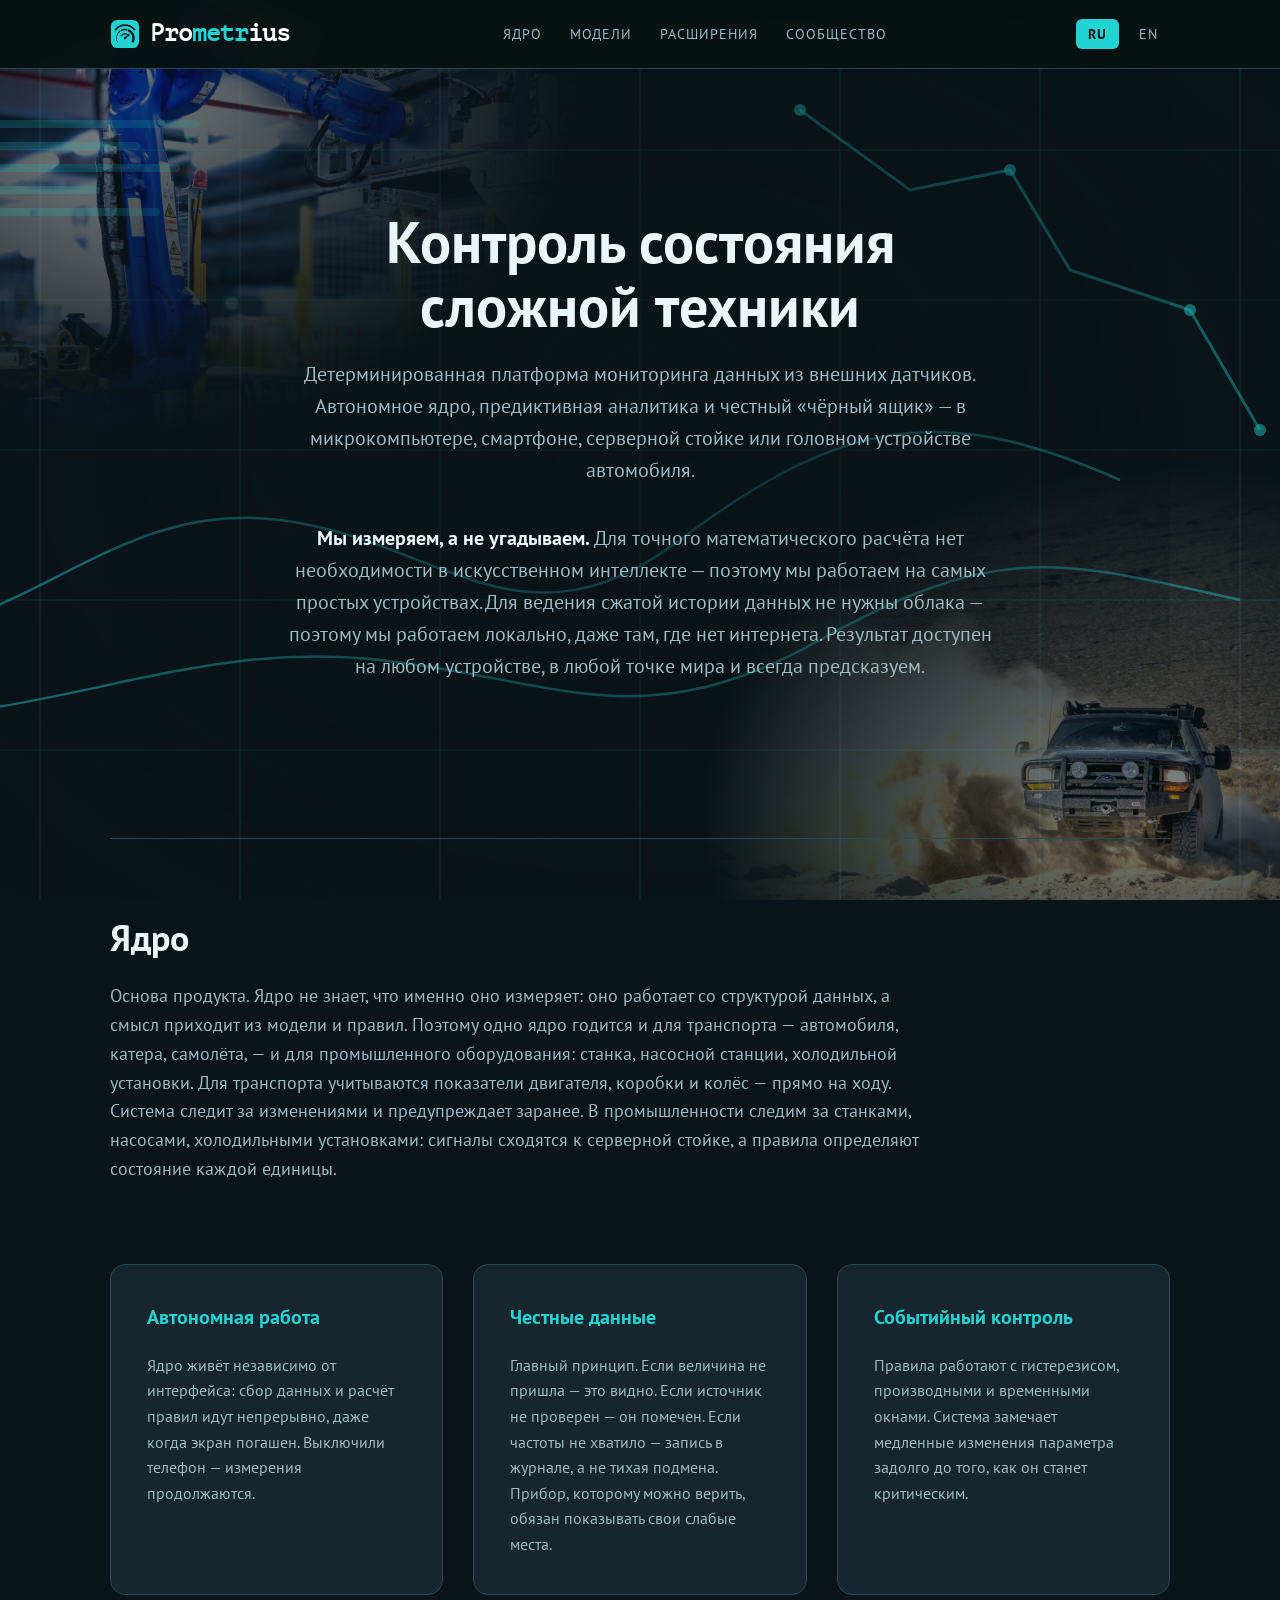
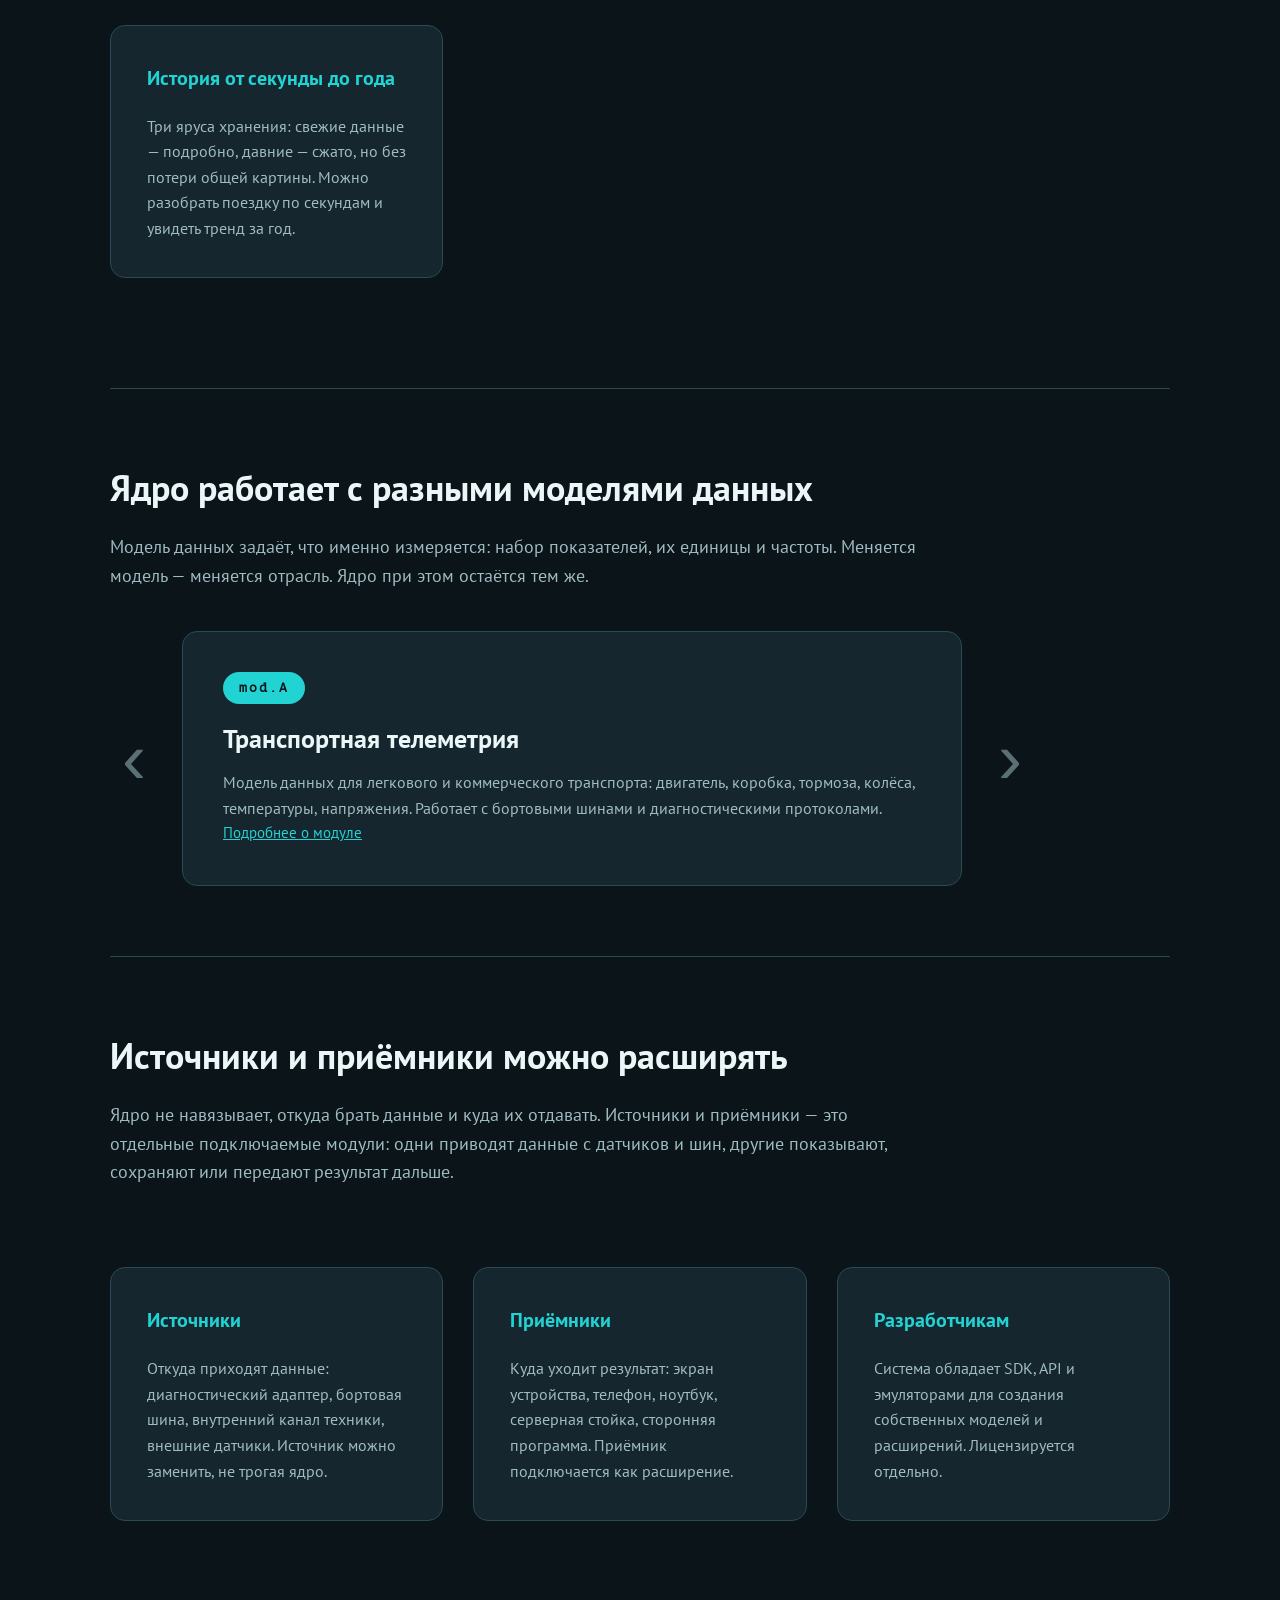
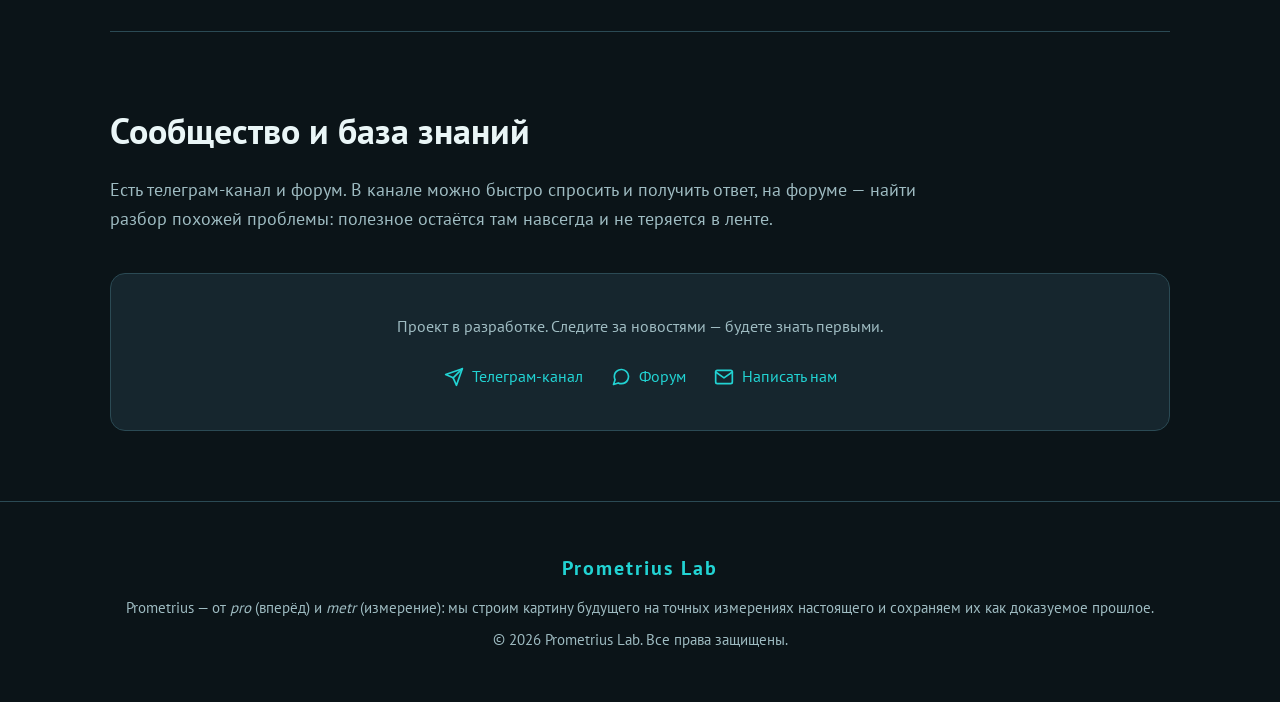
==== index.html @ 344a9feb "prometrius.com: первый коммит Лендинг Prometrius: русская и английская версии, шрифты PT (Sans и Mon" ====
<!DOCTYPE html>
<html lang="ru">
<head>
    <meta charset="UTF-8">
    <meta name="viewport" content="width=device-width, initial-scale=1.0">

    <title>Prometrius — контроль состояния сложной техники. Предиктивный мониторинг и телеметрия</title>
    <meta name="description" content="Prometrius — детерминированная платформа мониторинга данных из внешних датчиков. Автономное ядро, предиктивная аналитика и честный «чёрный ящик» в микрокомпьютере, смартфоне, серверной стойке или головном устройстве автомобиля. Работает локально — интернет не нужен.">
    <meta name="keywords" content="предиктивный мониторинг, телеметрия, диагностика техники, предсказание поломок, мониторинг автомобиля, черный ящик, автономный мониторинг, Prometrius, Прометриус">
    <meta name="robots" content="index, follow">
    <meta name="author" content="Prometrius Lab">
    <link rel="canonical" href="https://prometrius.com/">

    <link rel="alternate" hreflang="ru" href="https://prometrius.com/">
    <link rel="alternate" hreflang="en" href="https://prometrius.com/en/">
    <link rel="alternate" hreflang="x-default" href="https://prometrius.com/en/">

    <!-- Соцсети -->
    <meta property="og:type" content="website">
    <meta property="og:site_name" content="Prometrius">
    <meta property="og:title" content="Prometrius — контроль состояния сложной техники">
    <meta property="og:description" content="Детерминированная платформа мониторинга: автономное ядро, предиктивная аналитика, честный «чёрный ящик». Работает локально — интернет не нужен.">
    <meta property="og:url" content="https://prometrius.com/">
    <meta property="og:image" content="https://prometrius.com/preview.jpg">
    <meta property="og:locale" content="ru_RU">
    <meta property="og:locale:alternate" content="en_US">
    <meta name="twitter:card" content="summary_large_image">

    <link rel="icon" href="ic_favicon.svg" type="image/svg+xml">
    <link rel="icon" href="favicon.ico" sizes="any">
    <link rel="apple-touch-icon" href="apple-touch-icon.png">
    <link rel="stylesheet" href="styles.css">

    <script type="application/ld+json">
    {
      "@context": "https://schema.org",
      "@type": "SoftwareApplication",
      "name": "Prometrius",
      "alternateName": "Прометриус",
      "applicationCategory": "BusinessApplication",
      "applicationSubCategory": "Предиктивный мониторинг и телеметрия",
      "operatingSystem": "Android, Linux, Windows",
      "description": "Детерминированная платформа мониторинга данных из внешних датчиков: автономное ядро, предиктивная аналитика и честный чёрный ящик. Работает локально — интернет не нужен.",
      "publisher": {
        "@type": "Organization",
        "name": "Prometrius Lab",
        "url": "https://prometrius.com/"
      }
    }
    </script>
</head>
<body>

<!-- Неподвижный фон: станки слева вверху, джип справа внизу, поверх — графики,
     маршрут на карте и табличные данные. Текст едет по нему, фон стоит -->
<div class="bg" aria-hidden="true">
    <div class="bg-photo bg-machines"></div>
    <div class="bg-photo bg-jeep"></div>

    <svg class="bg-scheme" viewBox="0 0 1600 900" preserveAspectRatio="xMidYMid slice">
        <g stroke="#22d3d3" stroke-width="1" opacity="0.18">
            <path d="M0 150H1600M0 300H1600M0 450H1600M0 600H1600M0 750H1600"/>
            <path d="M200 0V900M400 0V900M600 0V900M800 0V900M1000 0V900M1200 0V900M1400 0V900"/>
        </g>

        <g fill="none" stroke="#22d3d3" stroke-width="2.5" opacity="0.5">
            <path d="M40 640C200 620 280 500 440 520S680 660 840 540S1100 400 1280 480"/>
            <path d="M40 720C240 710 360 640 540 660S800 740 980 640S1220 560 1400 600"/>
        </g>

        <g fill="none" stroke="#22d3d3" stroke-width="3" opacity="0.45">
            <path d="M960 110L1070 190L1170 170L1230 270L1350 310L1420 430"/>
        </g>
        <g fill="#22d3d3" opacity="0.55">
            <circle cx="960" cy="110" r="6"/>
            <circle cx="1170" cy="170" r="6"/>
            <circle cx="1350" cy="310" r="6"/>
            <circle cx="1420" cy="430" r="6"/>
        </g>

        <g fill="#22d3d3" opacity="0.22">
            <rect x="60" y="120" width="300" height="8" rx="4"/>
            <rect x="60" y="142" width="240" height="8" rx="4"/>
            <rect x="60" y="164" width="280" height="8" rx="4"/>
            <rect x="60" y="186" width="200" height="8" rx="4"/>
            <rect x="60" y="208" width="260" height="8" rx="4"/>
        </g>
    </svg>

    <div class="bg-veil"></div>
</div>

<header>
    <div class="header-container">
        <a class="logo" href="./">
            <img class="logo-mark" src="ic_logo.svg" alt="" width="30" height="30">
            <span class="logo-text">Pro<span>metr</span>ius</span>
        </a>
        <nav>
            <a href="#core">Ядро</a>
            <a href="#models">Модели</a>
            <a href="#extensions">Расширения</a>
            <a href="#community">Сообщество</a>
        </nav>
        <div class="lang">
            <span class="active">RU</span>
            <a href="en/">EN</a>
        </div>
    </div>
</header>

<main class="container">

    <section class="hero">
        <h1>Контроль состояния<br>сложной техники</h1>
        <p>Детерминированная платформа мониторинга данных из внешних датчиков. Автономное ядро,
           предиктивная аналитика и честный «чёрный ящик» — в микрокомпьютере, смартфоне,
           серверной стойке или головном устройстве автомобиля.</p>
        <p class="hero-continuation">
            <strong>Мы измеряем, а не угадываем.</strong> Для точного математического расчёта нет
            необходимости в искусственном интеллекте — поэтому мы работаем на самых простых устройствах.
            Для ведения сжатой истории данных не нужны облака — поэтому мы работаем локально, даже там,
            где нет интернета. Результат доступен на любом устройстве, в любой точке мира и всегда
            предсказуем.
        </p>
    </section>

    <section id="core" class="section">
        <h2>Ядро</h2>
        <p class="lead">
            Основа продукта. Ядро не знает, что именно оно измеряет: оно работает со структурой данных,
            а смысл приходит из модели и правил. Поэтому одно ядро годится и для транспорта — автомобиля,
            катера, самолёта, — и для промышленного оборудования: станка, насосной станции,
            холодильной установки. Для транспорта учитываются показатели двигателя, коробки и колёс —
            прямо на ходу. Система следит за изменениями и предупреждает заранее. В промышленности следим
            за станками, насосами, холодильными установками: сигналы сходятся к серверной стойке,
            а правила определяют состояние каждой единицы.
        </p>

        <div class="features">
            <article class="feature-card">
                <h3>Автономная работа</h3>
                <p>Ядро живёт независимо от интерфейса: сбор данных и расчёт правил идут непрерывно,
                   даже когда экран погашен. Выключили телефон — измерения продолжаются.</p>
            </article>

            <article class="feature-card">
                <h3>Честные данные</h3>
                <p>Главный принцип. Если величина не пришла — это видно. Если источник не проверен —
                   он помечен. Если частоты не хватило — запись в журнале, а не тихая подмена.
                   Прибор, которому можно верить, обязан показывать свои слабые места.</p>
            </article>

            <article class="feature-card">
                <h3>Событийный контроль</h3>
                <p>Правила работают с гистерезисом, производными и временными окнами. Система замечает
                   медленные изменения параметра задолго до того, как он станет критическим.</p>
            </article>

            <article class="feature-card">
                <h3>История от секунды до года</h3>
                <p>Три яруса хранения: свежие данные — подробно, давние — сжато, но без потери общей
                   картины. Можно разобрать поездку по секундам и увидеть тренд за год.</p>
            </article>
        </div>
    </section>

    <section id="models" class="section">
        <h2>Ядро работает с разными моделями данных</h2>
        <p class="lead">
            Модель данных задаёт, что именно измеряется: набор показателей, их единицы и частоты.
            Меняется модель — меняется отрасль. Ядро при этом остаётся тем же.
        </p>

        <div class="mod-slider">
            <button class="scroll-arrow" type="button" aria-label="Предыдущие модули" disabled>&#8249;</button>

            <div class="mod-card">
                <div class="badge">mod.A</div>
                <h3>Транспортная телеметрия</h3>
                <p>Модель данных для легкового и коммерческого транспорта: двигатель, коробка, тормоза,
                   колёса, температуры, напряжения. Работает с бортовыми шинами и диагностическими
                   протоколами.</p>
                <p class="note"><a href="mod-a/">Подробнее о модуле</a></p>
            </div>

            <button class="scroll-arrow" type="button" aria-label="Следующие модули" disabled>&#8250;</button>
        </div>
    </section>

    <section id="extensions" class="section">
        <h2>Источники и приёмники можно расширять</h2>
        <p class="lead">
            Ядро не навязывает, откуда брать данные и куда их отдавать. Источники и приёмники —
            это отдельные подключаемые модули: одни приводят данные с датчиков и шин, другие
            показывают, сохраняют или передают результат дальше.
        </p>

        <div class="features">
            <article class="feature-card">
                <h3>Источники</h3>
                <p>Откуда приходят данные: диагностический адаптер, бортовая шина, внутренний канал
                   техники, внешние датчики. Источник можно заменить, не трогая ядро.</p>
            </article>

            <article class="feature-card">
                <h3>Приёмники</h3>
                <p>Куда уходит результат: экран устройства, телефон, ноутбук, серверная стойка,
                   сторонняя программа. Приёмник подключается как расширение.</p>
            </article>

            <article class="feature-card">
                <h3>Разработчикам</h3>
                <p>Система обладает SDK, API и эмуляторами для создания собственных моделей
                   и расширений. Лицензируется отдельно.</p>
            </article>
        </div>

    </section>

    <section id="community" class="section">
        <h2>Сообщество и база знаний</h2>
        <p class="lead">
            Есть телеграм-канал и форум. В канале можно быстро спросить и получить ответ,
            на форуме — найти разбор похожей проблемы: полезное остаётся там навсегда
            и не теряется в ленте.
        </p>

        <div class="cta">
            <p>Проект в разработке. Следите за новостями — будете знать первыми.</p>
            <div class="contact-links">
                <a href="https://t.me/prometrius" rel="noopener">
                    <svg viewBox="0 0 24 24" fill="none" stroke="currentColor" stroke-width="2" stroke-linecap="round" stroke-linejoin="round" aria-hidden="true"><line x1="22" y1="2" x2="11" y2="13"/><polygon points="22 2 15 22 11 13 2 9 22 2"/></svg>
                    Телеграм-канал
                </a>
                <a href="https://prometrius.com/forum">
                    <svg viewBox="0 0 24 24" fill="none" stroke="currentColor" stroke-width="2" stroke-linecap="round" stroke-linejoin="round" aria-hidden="true"><path d="M21 11.5a8.38 8.38 0 0 1-.9 3.8 8.5 8.5 0 0 1-7.6 4.7 8.38 8.38 0 0 1-3.8-.9L3 21l1.9-5.7a8.38 8.38 0 0 1-.9-3.8 8.5 8.5 0 0 1 4.7-7.6 8.38 8.38 0 0 1 3.8-.9h.5a8.48 8.48 0 0 1 8 8v.5z"/></svg>
                    Форум
                </a>
                <a href="mailto:info@prometrius.com">
                    <svg viewBox="0 0 24 24" fill="none" stroke="currentColor" stroke-width="2" stroke-linecap="round" stroke-linejoin="round" aria-hidden="true"><rect x="2" y="4" width="20" height="16" rx="2"/><polyline points="22,6 12,13 2,6"/></svg>
                    Написать нам
                </a>
            </div>
        </div>
    </section>

</main>

<footer>
    <div class="container">
        <div class="studio-brand">Prometrius Lab</div>
        <div>Prometrius — от <em>pro</em> (вперёд) и <em>metr</em> (измерение): мы строим картину будущего
             на точных измерениях настоящего и сохраняем их как доказуемое прошлое.</div>
        <div class="note">© 2026 Prometrius Lab. Все права защищены.</div>
    </div>
</footer>

</body>
</html>
---- styles.css ----
/* ---------- Шрифты PT (ParaType) ----------
   Забраны только кириллица и латиница: остальные наборы символов
   удвоили бы вес, а нам они не нужны.
   font-display: swap — текст виден сразу, шрифт подменяется по загрузке */
@font-face {
    font-family: 'PT Sans';
    src: url('fonts/pt-sans-v18-cyrillic_cyrillic-ext_latin-regular.woff2') format('woff2');
    font-weight: 400;
    font-style: normal;
    font-display: swap;
}

@font-face {
    font-family: 'PT Sans';
    src: url('fonts/pt-sans-v18-cyrillic_cyrillic-ext_latin-700.woff2') format('woff2');
    font-weight: 700;
    font-style: normal;
    font-display: swap;
}

@font-face {
    font-family: 'PT Mono';
    src: url('fonts/pt-mono-v14-cyrillic_cyrillic-ext_latin-regular.woff2') format('woff2');
    font-weight: 400;
    font-style: normal;
    font-display: swap;
}

:root {
    --bg-dark: #0b1418;
    --bg-card: #16262e;
    --accent-teal: #22d3d3;
    --accent-glow: rgba(34, 211, 211, 0.3);
    --text-main: #eaf6f7;
    --text-dim: #9fbcc2;
    --critical: #ff5c5c;
    --line: #2b4a54;
}

* { box-sizing: border-box; }

html { scroll-behavior: smooth; }

body {
    background-color: var(--bg-dark);
    color: var(--text-main);
    font-family: 'PT Sans', 'Segoe UI', Roboto, sans-serif;
    line-height: 1.6;
    margin: 0;
    padding: 0;
}

.container {
    max-width: 1100px;
    margin: 0 auto;
    padding: 0 20px;
}

a { color: var(--accent-teal); }

/* ---------- Шапка ---------- */
header {
    position: fixed;
    top: 0;
    left: 0;
    width: 100%;
    background: rgba(8, 18, 18, 0.95);
    backdrop-filter: blur(10px);
    z-index: 1000;
    padding: 15px 0;
    border-bottom: 1px solid var(--line);
}

.header-container {
    max-width: 1100px;
    margin: 0 auto;
    padding: 0 20px;
    display: flex;
    justify-content: space-between;
    align-items: center;
    flex-wrap: wrap;
    gap: 10px;
}

.logo {
    display: inline-flex;
    align-items: center;
    gap: 10px;
    font-size: 24px;
    font-weight: bold;
    letter-spacing: 2px;
    color: #fff;
    text-decoration: none;
}

.logo-mark {
    width: 30px;
    height: 30px;
    flex: none;
}

/* Надпись имени — моноширинным: сразу читается как техническая,
   а лишний межбуквенный отступ не нужен, в моно он уже есть */
.logo-text {
    font-family: 'PT Mono', 'PT Sans', monospace;
    letter-spacing: 0;
}

/* Подсветка корня имени: только внутри текста, не трогая обёртку */
.logo-text span { color: var(--accent-teal); }

nav a {
    color: var(--text-dim);
    text-decoration: none;
    margin-left: 24px;
    font-size: 14px;
    text-transform: uppercase;
    letter-spacing: 1px;
    transition: 0.3s;
}

nav a:hover { color: var(--accent-teal); }

/* ---------- Переключатель языка ---------- */
.lang {
    display: flex;
    align-items: center;
    gap: 8px;
    font-size: 14px;
    letter-spacing: 1px;
}

.lang a,
.lang .active {
    text-decoration: none;
    padding: 4px 12px;
    border-radius: 6px;
    transition: 0.3s;
}

.lang a { color: var(--text-dim); }
.lang a:hover { color: var(--accent-teal); }

.lang .active {
    background: var(--accent-teal);
    color: var(--bg-dark);
    font-weight: bold;
}

/* ---------- Общий неподвижный фон ---------- */
.bg {
    position: fixed;
    inset: 0;
    z-index: -1;
    overflow: hidden;
    pointer-events: none;
}

.bg-photo {
    position: absolute;
    background-size: cover;
    background-position: center;
    opacity: 1;
    filter: brightness(1.15) saturate(1.05);
    z-index: 0;
}

/* Станки — слева вверху, растворяются вниз и вправо */
.bg-machines {
    top: -6%;
    left: -6%;
    width: 68%;
    height: 72%;
    background-image: url('bg-machines.jpg');
    -webkit-mask-image: radial-gradient(ellipse 72% 72% at 22% 22%, #000 0%, transparent 74%);
    mask-image: radial-gradient(ellipse 72% 72% at 22% 22%, #000 0%, transparent 74%);
}

/* Джип — справа внизу */
.bg-jeep {
    bottom: -6%;
    right: -6%;
    width: 68%;
    height: 72%;
    background-image: url('bg-jeep.jpg');
    -webkit-mask-image: radial-gradient(ellipse 72% 72% at 78% 78%, #000 0%, transparent 74%);
    mask-image: radial-gradient(ellipse 72% 72% at 78% 78%, #000 0%, transparent 74%);
}

/* Схема: графики, маршрут, таблицы. Лежит ВЫШЕ затенения,
   иначе оно гасит и её */
.bg-scheme {
    position: absolute;
    inset: 0;
    width: 100%;
    height: 100%;
    opacity: 0.85;
    z-index: 2;
}

/* Затемнение поверх фотографий — чтобы текст читался */
.bg-veil {
    position: absolute;
    inset: 0;
    z-index: 1;
    background: radial-gradient(ellipse at center,
        rgba(11, 20, 24, 0.16) 0%, rgba(11, 20, 24, 0.6) 100%);
}

/* ---------- Первый экран ---------- */
.hero {
    padding: 190px 0 120px;
    text-align: center;
    position: relative;
    background: radial-gradient(ellipse 72% 62% at 50% 45%,
        rgba(11, 20, 24, 0.72) 0%, rgba(11, 20, 24, 0.25) 68%, transparent 100%);
    overflow: hidden;
}

.hero h1 {
    font-size: 58px;
    margin: 20px 0;
    line-height: 1.1;
    position: relative;
    z-index: 2;
}

.hero p {
    font-size: 20px;
    color: var(--text-dim);
    max-width: 720px;
    margin: 0 auto 36px;
    position: relative;
    z-index: 2;
}

.badge {
    display: inline-block;
    background: var(--accent-teal);
    color: var(--bg-dark);
    font-family: 'PT Mono', monospace;
    font-size: 13px;
    font-weight: bold;
    letter-spacing: 2px;
    padding: 6px 16px;
    border-radius: 20px;
    position: relative;
    z-index: 2;
}

.hero-actions {
    display: flex;
    gap: 16px;
    justify-content: center;
    flex-wrap: wrap;
    position: relative;
    z-index: 2;
}

.btn {
    display: inline-block;
    background: var(--accent-teal);
    color: var(--bg-dark);
    font-weight: bold;
    text-decoration: none;
    padding: 14px 32px;
    border-radius: 30px;
    transition: 0.3s;
}

.btn:hover { box-shadow: 0 0 24px var(--accent-glow); }

.btn-ghost {
    background: transparent;
    color: var(--accent-teal);
    border: 1px solid var(--accent-teal);
}

.btn-ghost:hover { background: rgba(0, 204, 204, 0.1); }

/* Продолжение первого экрана */
.hero-continuation {
    max-width: 800px;
    margin: 70px auto 0;
    font-size: 17px;
    color: var(--text-dim);
    position: relative;
    z-index: 2;
}

.hero-continuation strong { color: var(--text-main); }

/* ---------- Секции ---------- */
.section {
    padding: 70px 0;
    border-top: 1px solid var(--line);
}

.section h2 {
    font-size: 36px;
    margin: 0 0 16px;
}

.lead {
    font-size: 18px;
    color: var(--text-dim);
    max-width: 820px;
    margin: 0 0 40px;
}

.note {
    color: var(--text-dim);
    font-size: 15px;
}

/* ---------- Сравнение ---------- */
.compare {
    display: grid;
    grid-template-columns: repeat(auto-fit, minmax(300px, 1fr));
    gap: 24px;
}

.compare-col {
    background: var(--bg-card);
    border: 1px solid var(--line);
    border-radius: 15px;
    padding: 32px;
}

.compare-col h3 {
    margin-top: 0;
    font-size: 18px;
    color: var(--text-dim);
}

.compare-col-accent {
    border-color: var(--accent-teal);
}

.compare-col-accent h3 { color: var(--accent-teal); }

.compare-col ul {
    list-style: none;
    padding: 0;
    margin: 0;
}

.compare-col li {
    padding: 10px 0 10px 26px;
    position: relative;
    border-bottom: 1px solid rgba(26, 58, 58, 0.6);
}

.compare-col li:last-child { border-bottom: none; }

.compare-col li::before {
    content: "—";
    position: absolute;
    left: 0;
    color: var(--text-dim);
}

.compare-col-accent li::before {
    content: "✓";
    color: var(--accent-teal);
}

/* ---------- Карточки ---------- */
.features {
    display: grid;
    grid-template-columns: repeat(auto-fit, minmax(300px, 1fr));
    gap: 30px;
    padding: 40px 0;
}

.feature-card {
    background: var(--bg-card);
    padding: 36px;
    border-radius: 15px;
    border: 1px solid var(--line);
    transition: 0.3s;
}

.feature-card:hover {
    border-color: var(--accent-teal);
    transform: translateY(-5px);
}

.feature-card h3 {
    margin-top: 0;
    font-size: 20px;
    color: var(--accent-teal);
}

.feature-card p {
    color: var(--text-dim);
    margin-bottom: 0;
}

/* ---------- Модуль ---------- */
.mod-card {
    background: var(--bg-card);
    border: 1px solid var(--line);
    border-radius: 15px;
    padding: 40px;
    max-width: 780px;
}

.mod-card h3 {
    margin: 14px 0 10px;
    font-size: 26px;
}

.mod-card p {
    color: var(--text-dim);
    margin: 0;
}

/* Прокрутка модулей */
.mod-slider {
    display: flex;
    align-items: center;
    gap: 24px;
}

.mod-slider .mod-card { flex: 1; }

.scroll-arrow {
    background: transparent;
    border: none;
    color: var(--text-dim);
    font-size: 72px;
    line-height: 1;
    padding: 0 12px;
    cursor: default;
    user-select: none;
    opacity: 0.55;
}

.mod-hint { margin-top: 24px; }

/* ---------- Показ: фото с текстом поверх ---------- */
.showcase {
    position: relative;
    border-radius: 18px;
    overflow: hidden;
    margin: 36px 0;
    min-height: 400px;
    display: flex;
    align-items: center;
    justify-content: center;
    background-color: var(--bg-card);
    background-image: linear-gradient(135deg, #1d343c, #16262e);
    background-size: cover;
    background-position: center;
    border: 1px solid var(--line);
}

/* Фотографии. Если файла нет — останется градиент, и блок выглядит опрятно */
.showcase-transport {
    background-image: url('showcase-transport.jpg'), linear-gradient(135deg, #1d343c, #16262e);
}

.showcase-industry {
    background-image: url('showcase-industry.jpg'), linear-gradient(135deg, #1d343c, #16262e);
}

/* Центр размыт, края резкие: под текстом мягко, по краям видно детали */
.showcase::before {
    content: "";
    position: absolute;
    inset: 0;
    background-image: inherit;
    background-size: cover;
    background-position: center;
    filter: blur(14px);
    transform: scale(1.12);
    -webkit-mask-image: radial-gradient(ellipse 62% 58% at center, #000 0%, transparent 76%);
    mask-image: radial-gradient(ellipse 62% 58% at center, #000 0%, transparent 76%);
}

.showcase::after {
    content: "";
    position: absolute;
    inset: 0;
    background: linear-gradient(to bottom, rgba(11, 20, 24, 0.3), rgba(11, 20, 24, 0.78));
}

.showcase-content {
    position: relative;
    z-index: 2;
    max-width: 660px;
    padding: 44px;
    text-align: center;
}

.showcase-content h3 {
    font-size: 28px;
    margin: 0 0 14px;
}

.showcase-content p {
    color: var(--text-dim);
    margin: 0;
}

/* ---------- Числа ---------- */
.metric-grid {
    display: grid;
    grid-template-columns: repeat(auto-fit, minmax(220px, 1fr));
    gap: 24px;
    margin-bottom: 32px;
}

.metric {
    background: var(--bg-card);
    border: 1px solid var(--line);
    border-radius: 15px;
    padding: 32px;
    text-align: center;
}

.metric-value {
    font-size: 52px;
    font-weight: bold;
    color: var(--accent-teal);
    line-height: 1;
    margin-bottom: 12px;
}

.metric-label {
    color: var(--text-dim);
    font-size: 15px;
}

/* ---------- Призыв ---------- */
.cta {
    background: var(--bg-card);
    border: 1px solid var(--line);
    border-radius: 15px;
    padding: 40px;
    text-align: center;
    margin-top: 30px;
}

.cta p {
    color: var(--text-dim);
    margin-top: 0;
    margin-bottom: 24px;
}

/* ---------- Контакты ссылками ---------- */
.contact-links {
    display: flex;
    gap: 28px;
    justify-content: center;
    flex-wrap: wrap;
}

.contact-links a {
    display: inline-flex;
    align-items: center;
    gap: 8px;
    color: var(--accent-teal);
    text-decoration: none;
    font-size: 16px;
    transition: 0.3s;
}

.contact-links a:hover { color: var(--text-main); }

.contact-links svg {
    width: 20px;
    height: 20px;
    flex: none;
}

/* ---------- Подвал ---------- */
footer {
    border-top: 1px solid var(--line);
    padding: 50px 0;
    text-align: center;
    color: var(--text-dim);
    font-size: 15px;
}

.studio-brand {
    font-size: 20px;
    font-weight: bold;
    color: var(--accent-teal);
    letter-spacing: 2px;
    margin-bottom: 12px;
}

footer .note { margin-top: 8px; }

/* ---------- Мелкие экраны ---------- */
@media (max-width: 700px) {
    .hero { padding: 150px 0 90px; }
    .hero h1 { font-size: 38px; }
    .section h2 { font-size: 28px; }
    nav a { margin-left: 14px; font-size: 12px; }
}
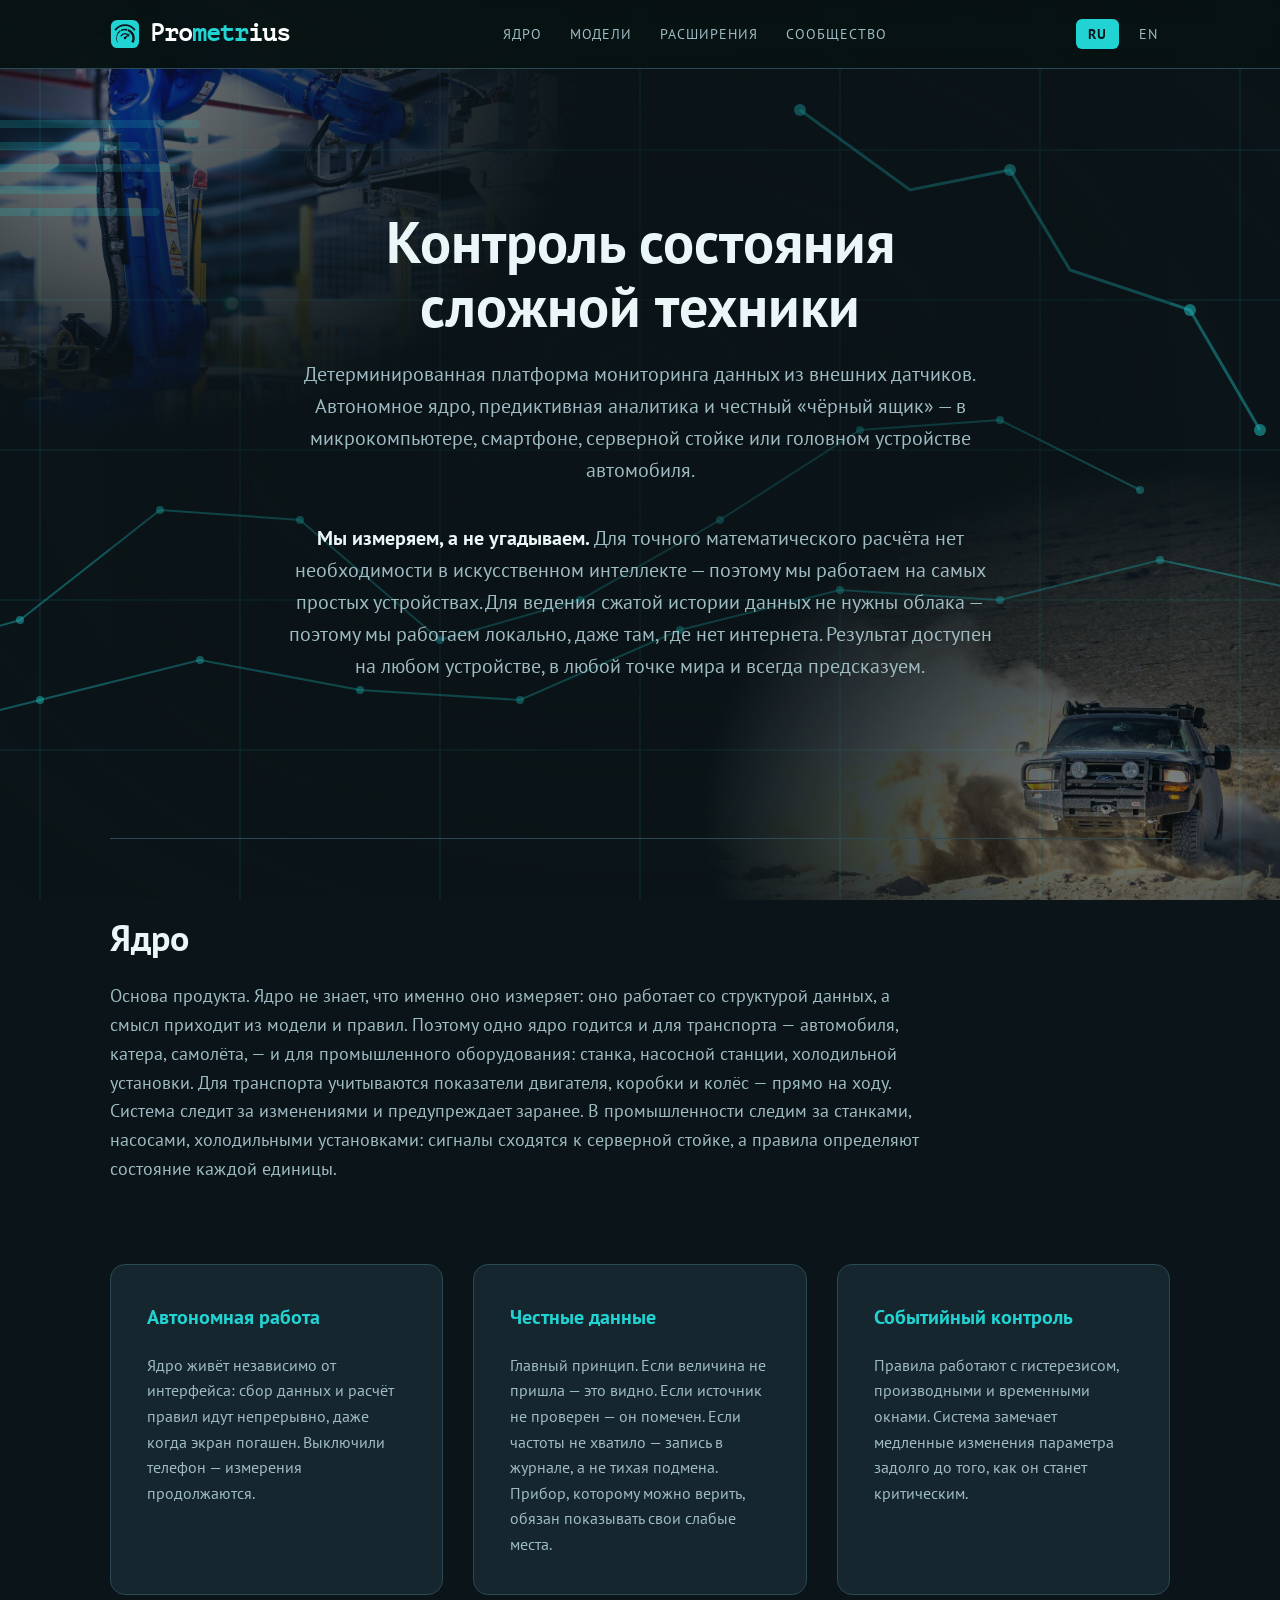
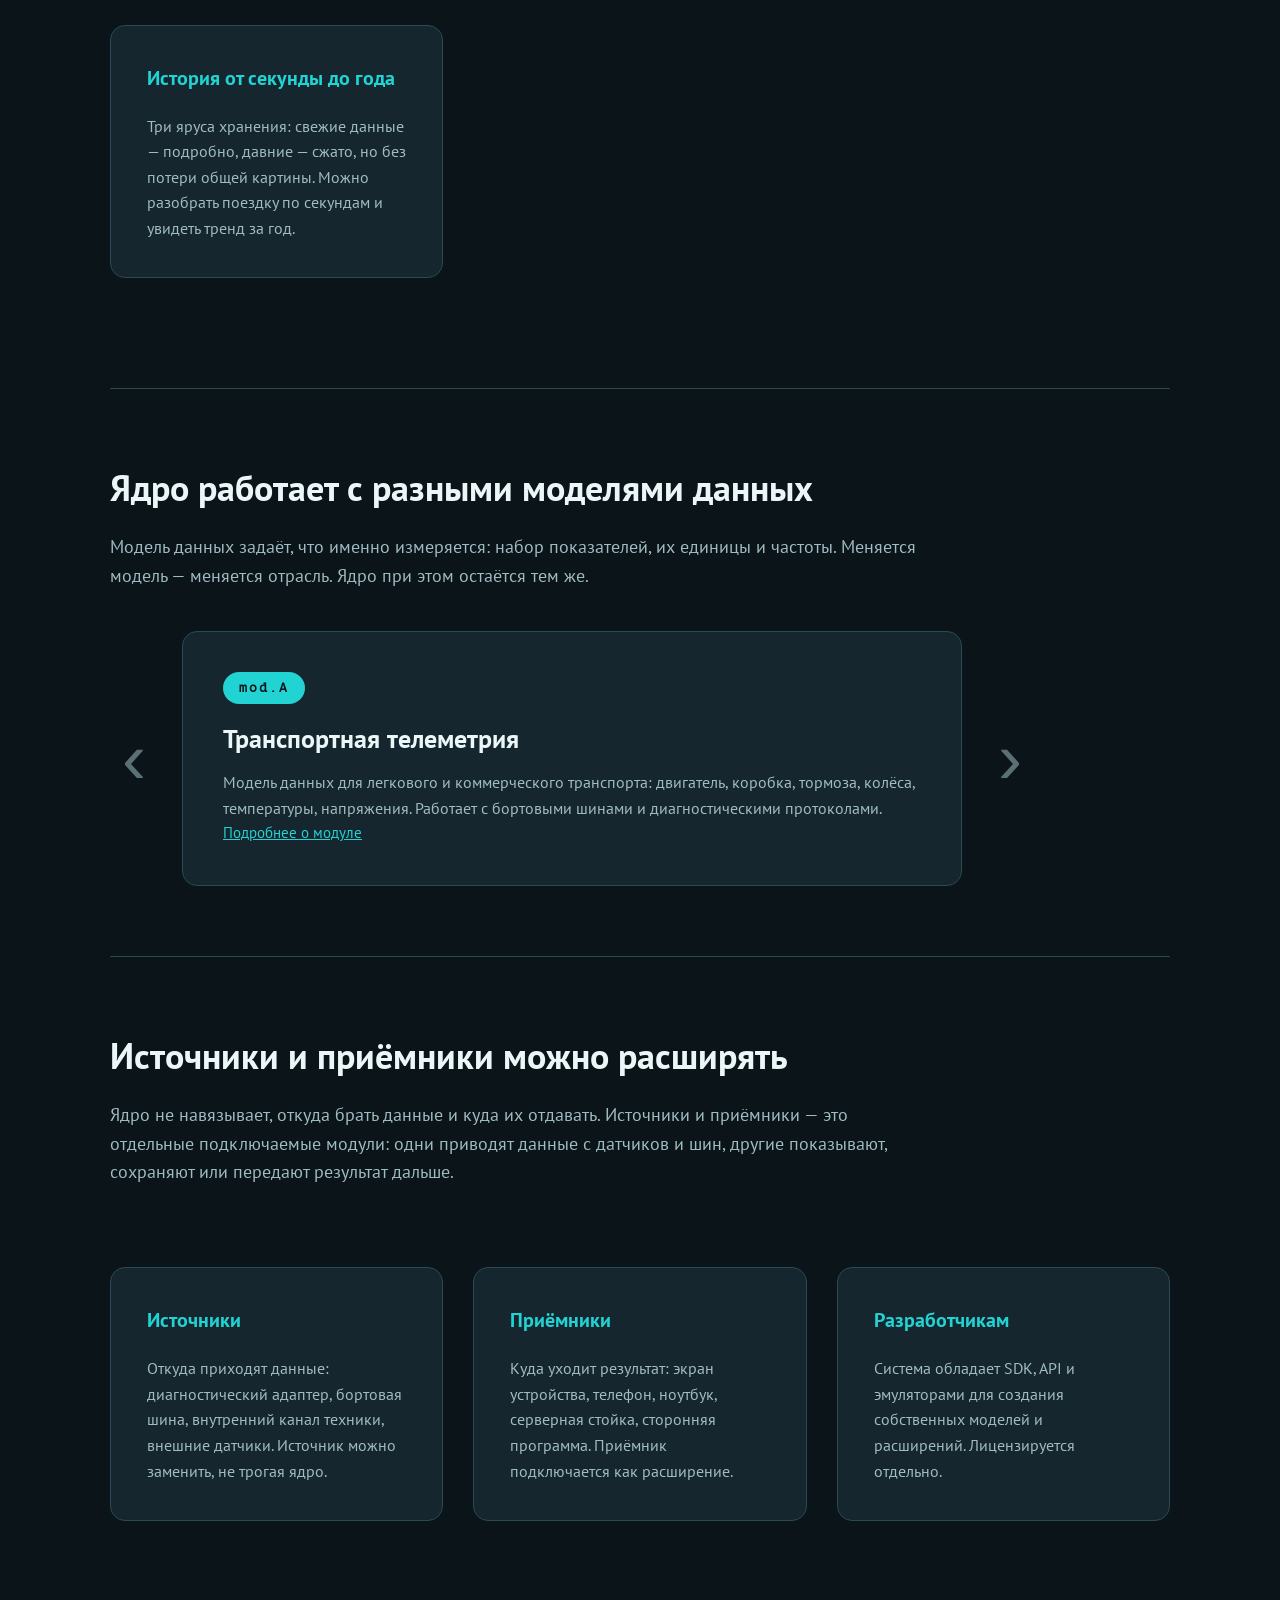
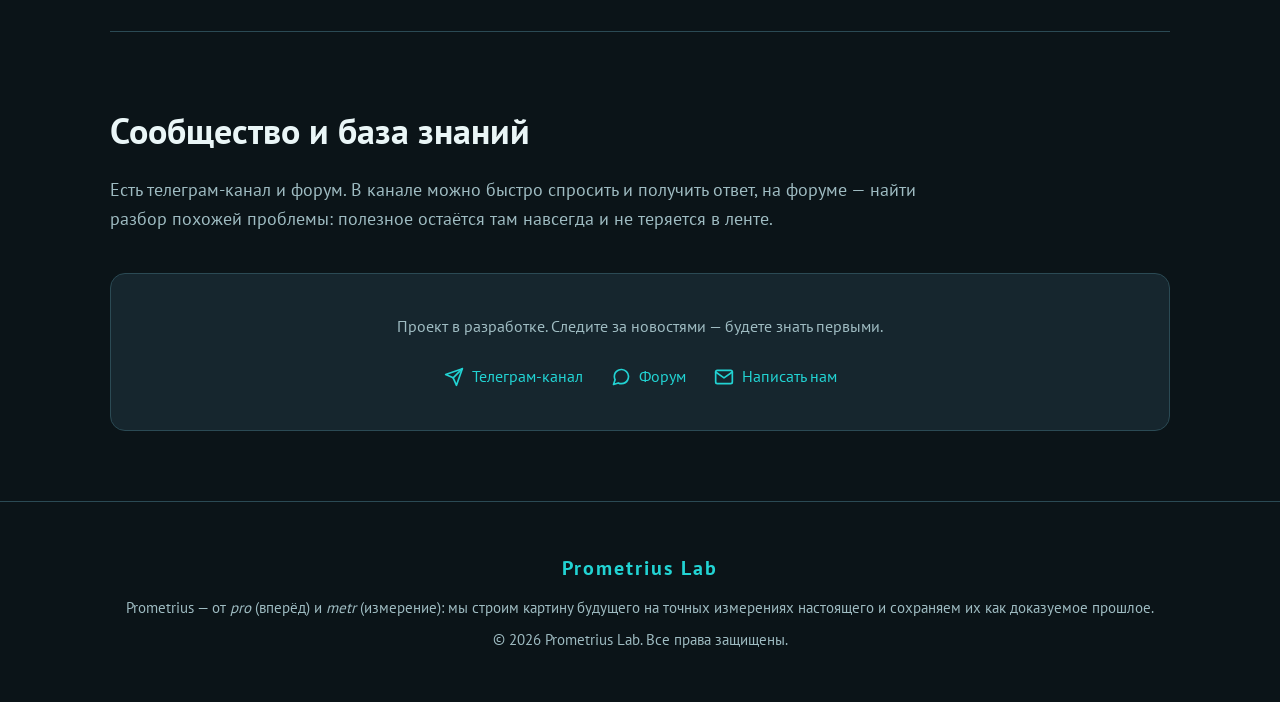
==== commit 7c426c29: "Схема фона: графики с узлами вместо волнистых линий Кривые разбиты на отрезки между замерами — так р" ====
--- a/index.html
+++ b/index.html
@@ -63,9 +63,30 @@
             <path d="M200 0V900M400 0V900M600 0V900M800 0V900M1000 0V900M1200 0V900M1400 0V900"/>
         </g>
 
-        <g fill="none" stroke="#22d3d3" stroke-width="2.5" opacity="0.5">
-            <path d="M40 640C200 620 280 500 440 520S680 660 840 540S1100 400 1280 480"/>
-            <path d="M40 720C240 710 360 640 540 660S800 740 980 640S1220 560 1400 600"/>
+        <!-- Графики: отрезки между замерами, как в настоящем графике.
+             Точки-узлы — вот что отличает данные от простого узора -->
+        <g fill="none" stroke="#22d3d3" stroke-width="2" opacity="0.42">
+            <path d="M40 660 L180 620 L320 510 L460 520 L600 640 L740 600 L880 520 L1020 430 L1160 420 L1300 490"/>
+            <path d="M40 740 L200 700 L360 660 L520 690 L680 700 L840 630 L1000 590 L1160 600 L1320 560 L1460 590"/>
+        </g>
+        <g fill="#22d3d3" opacity="0.5">
+            <circle cx="180" cy="620" r="4"/>
+            <circle cx="320" cy="510" r="4"/>
+            <circle cx="460" cy="520" r="4"/>
+            <circle cx="600" cy="640" r="4"/>
+            <circle cx="740" cy="600" r="4"/>
+            <circle cx="880" cy="520" r="4"/>
+            <circle cx="1020" cy="430" r="4"/>
+            <circle cx="1160" cy="420" r="4"/>
+            <circle cx="1300" cy="490" r="4"/>
+            <circle cx="200" cy="700" r="4"/>
+            <circle cx="360" cy="660" r="4"/>
+            <circle cx="520" cy="690" r="4"/>
+            <circle cx="680" cy="700" r="4"/>
+            <circle cx="840" cy="630" r="4"/>
+            <circle cx="1000" cy="590" r="4"/>
+            <circle cx="1160" cy="600" r="4"/>
+            <circle cx="1320" cy="560" r="4"/>
         </g>
 
         <g fill="none" stroke="#22d3d3" stroke-width="3" opacity="0.45">
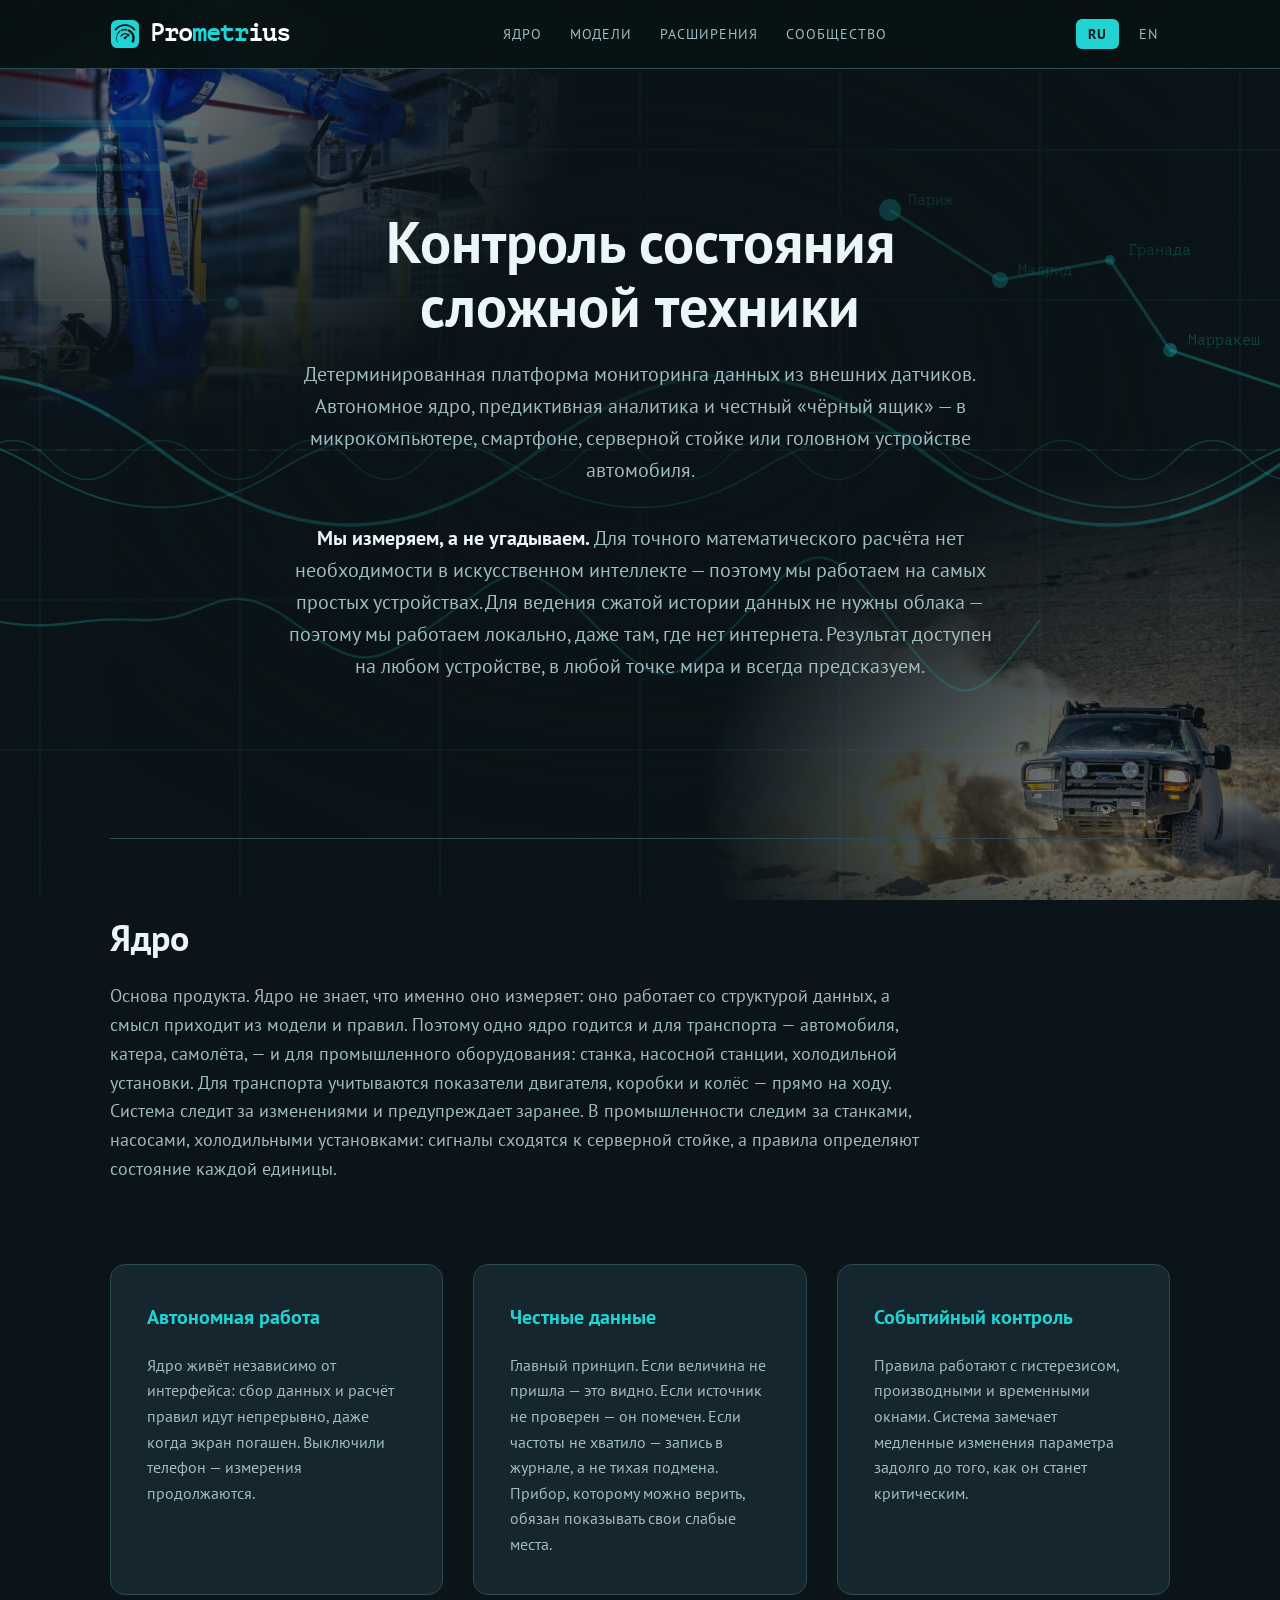
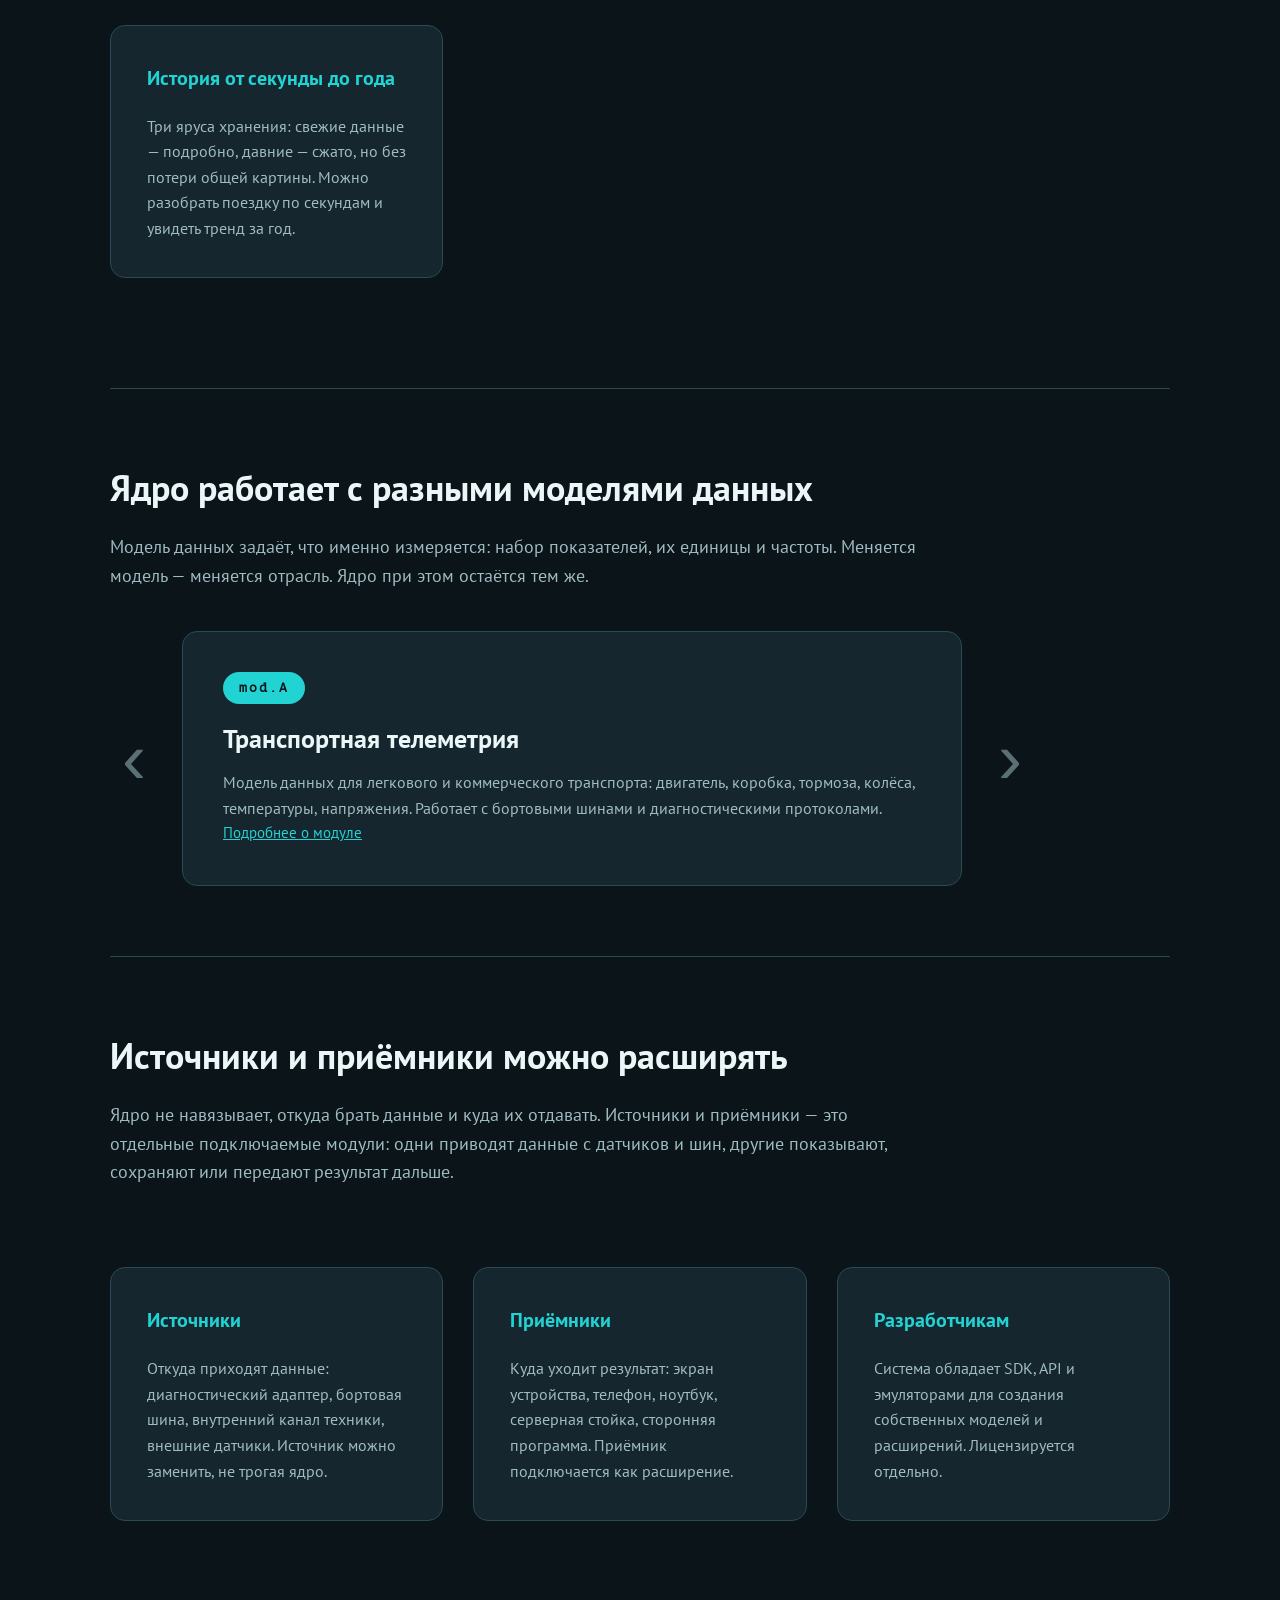
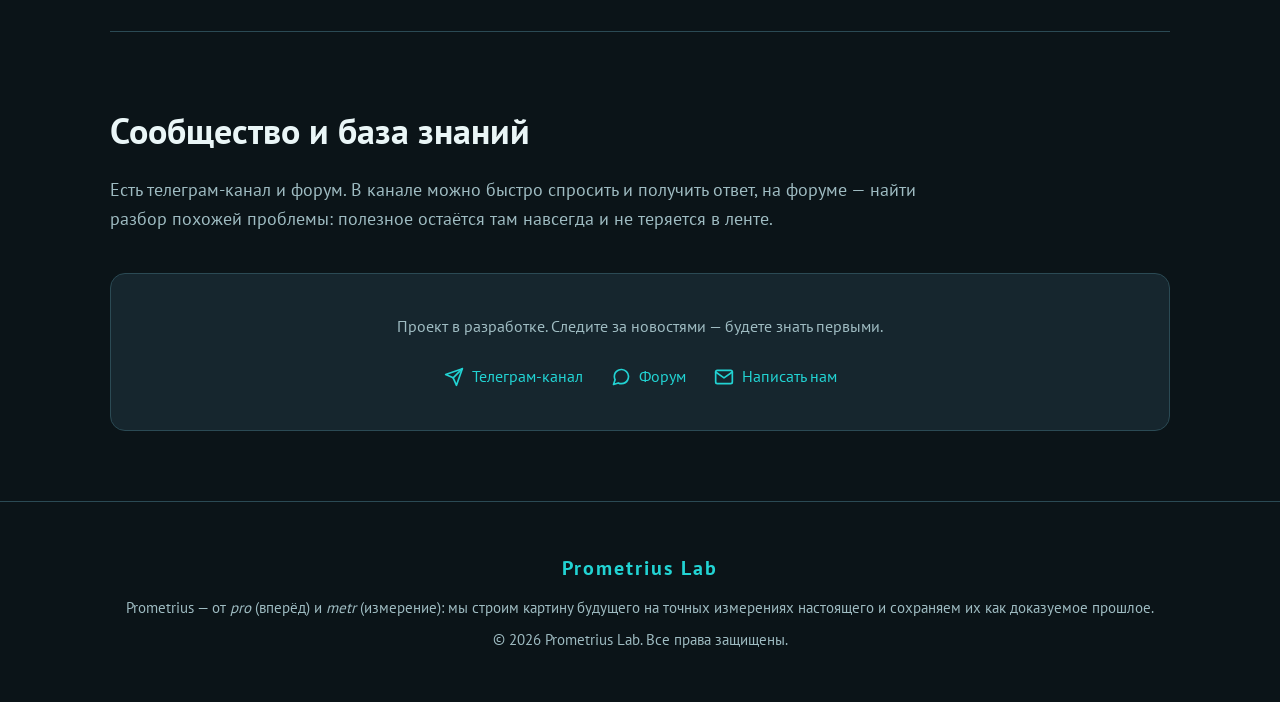
==== commit febe9b98: "Схема фона: сигналы вместо созвездий и маршрут Париж-Дакар - волны разных частот и модуляций, разной" ====
--- a/index.html
+++ b/index.html
@@ -58,53 +58,56 @@
     <div class="bg-photo bg-jeep"></div>
 
     <svg class="bg-scheme" viewBox="0 0 1600 900" preserveAspectRatio="xMidYMid slice">
-        <g stroke="#22d3d3" stroke-width="1" opacity="0.18">
+        <!-- Инженерная сетка -->
+        <g stroke="#22d3d3" stroke-width="1" opacity="0.12">
             <path d="M0 150H1600M0 300H1600M0 450H1600M0 600H1600M0 750H1600"/>
             <path d="M200 0V900M400 0V900M600 0V900M800 0V900M1000 0V900M1200 0V900M1400 0V900"/>
         </g>
 
-        <!-- Графики: отрезки между замерами, как в настоящем графике.
-             Точки-узлы — вот что отличает данные от простого узора -->
-        <g fill="none" stroke="#22d3d3" stroke-width="2" opacity="0.42">
-            <path d="M40 660 L180 620 L320 510 L460 520 L600 640 L740 600 L880 520 L1020 430 L1160 420 L1300 490"/>
-            <path d="M40 740 L200 700 L360 660 L520 690 L680 700 L840 630 L1000 590 L1160 600 L1320 560 L1460 590"/>
-        </g>
-        <g fill="#22d3d3" opacity="0.5">
-            <circle cx="180" cy="620" r="4"/>
-            <circle cx="320" cy="510" r="4"/>
-            <circle cx="460" cy="520" r="4"/>
-            <circle cx="600" cy="640" r="4"/>
-            <circle cx="740" cy="600" r="4"/>
-            <circle cx="880" cy="520" r="4"/>
-            <circle cx="1020" cy="430" r="4"/>
-            <circle cx="1160" cy="420" r="4"/>
-            <circle cx="1300" cy="490" r="4"/>
-            <circle cx="200" cy="700" r="4"/>
-            <circle cx="360" cy="660" r="4"/>
-            <circle cx="520" cy="690" r="4"/>
-            <circle cx="680" cy="700" r="4"/>
-            <circle cx="840" cy="630" r="4"/>
-            <circle cx="1000" cy="590" r="4"/>
-            <circle cx="1160" cy="600" r="4"/>
-            <circle cx="1320" cy="560" r="4"/>
-        </g>
-
-        <g fill="none" stroke="#22d3d3" stroke-width="3" opacity="0.45">
-            <path d="M960 110L1070 190L1170 170L1230 270L1350 310L1420 430"/>
-        </g>
-        <g fill="#22d3d3" opacity="0.55">
-            <circle cx="960" cy="110" r="6"/>
-            <circle cx="1170" cy="170" r="6"/>
-            <circle cx="1350" cy="310" r="6"/>
-            <circle cx="1420" cy="430" r="6"/>
-        </g>
-
-        <g fill="#22d3d3" opacity="0.22">
-            <rect x="60" y="120" width="300" height="8" rx="4"/>
-            <rect x="60" y="142" width="240" height="8" rx="4"/>
-            <rect x="60" y="164" width="280" height="8" rx="4"/>
-            <rect x="60" y="186" width="200" height="8" rx="4"/>
-            <rect x="60" y="208" width="260" height="8" rx="4"/>
+        <!-- Ось: бледная прерывистая, на грани видимости -->
+        <path d="M0 450H1600" fill="none" stroke="#eaf6f7"
+              stroke-width="1" stroke-dasharray="10 14" opacity="0.15"/>
+
+        <!-- Сигналы: разные частоты и модуляции, разной толщины, без точек -->
+        <g fill="none" stroke="#22d3d3">
+            <path opacity="0.36" stroke-width="3.5"
+                  d="M-60 450C70 350 190 350 320 450S570 550 700 450S950 350 1080 450S1330 550 1460 450S1710 350 1840 450"/>
+            <path opacity="0.30" stroke-width="2"
+                  d="M-40 470C40 420 120 420 200 470S360 520 440 470S600 420 680 470S840 520 920 470S1080 420 1160 470S1320 520 1400 470S1560 420 1640 470"/>
+            <path opacity="0.24" stroke-width="1.4"
+                  d="M-20 460C5 434 35 434 60 460S110 486 135 460S185 434 210 460S260 486 285 460S335 434 360 460S410 486 435 460S485 434 510 460S560 486 585 460S635 434 660 460S710 486 735 460S785 434 810 460S860 486 885 460S935 434 960 460S1010 486 1035 460S1085 434 1110 460S1160 486 1185 460S1235 434 1260 460S1310 486 1335 460S1385 434 1410 460S1460 486 1485 460S1535 434 1560 460"/>
+            <path opacity="0.28" stroke-width="2.4"
+                  d="M-30 620C40 606 80 606 150 620S230 616 300 620S380 570 450 620S530 670 600 620S680 548 750 620S830 692 900 620S980 526 1050 620S1130 714 1200 620"/>
+        </g>
+
+        <!-- Маршрут: сдвинут вправо и вверх, пункты с разным населением и подписями -->
+        <g fill="none" stroke="#22d3d3" stroke-width="3" opacity="0.32">
+            <path d="M1050 210L1160 280L1270 260L1330 350L1450 390L1530 500"/>
+        </g>
+        <g fill="#22d3d3" opacity="0.40">
+            <circle cx="1050" cy="210" r="11"/>
+            <circle cx="1160" cy="280" r="8"/>
+            <circle cx="1270" cy="260" r="5"/>
+            <circle cx="1330" cy="350" r="7"/>
+            <circle cx="1450" cy="390" r="4"/>
+            <circle cx="1530" cy="500" r="9"/>
+        </g>
+        <g fill="#22d3d3" opacity="0.28" font-family="'PT Mono', monospace" font-size="15">
+            <text x="1068" y="205">Париж</text>
+            <text x="1178" y="275">Мадрид</text>
+            <text x="1288" y="255">Гранада</text>
+            <text x="1348" y="345">Марракеш</text>
+            <text x="1468" y="385">Дахла</text>
+            <text x="1520" y="495" text-anchor="end">Дакар</text>
+        </g>
+
+        <!-- Строки таблицы данных -->
+        <g fill="#22d3d3" opacity="0.15">
+            <rect x="60" y="120" width="300" height="7" rx="3.5"/>
+            <rect x="60" y="142" width="240" height="7" rx="3.5"/>
+            <rect x="60" y="164" width="280" height="7" rx="3.5"/>
+            <rect x="60" y="186" width="200" height="7" rx="3.5"/>
+            <rect x="60" y="208" width="260" height="7" rx="3.5"/>
         </g>
     </svg>
 
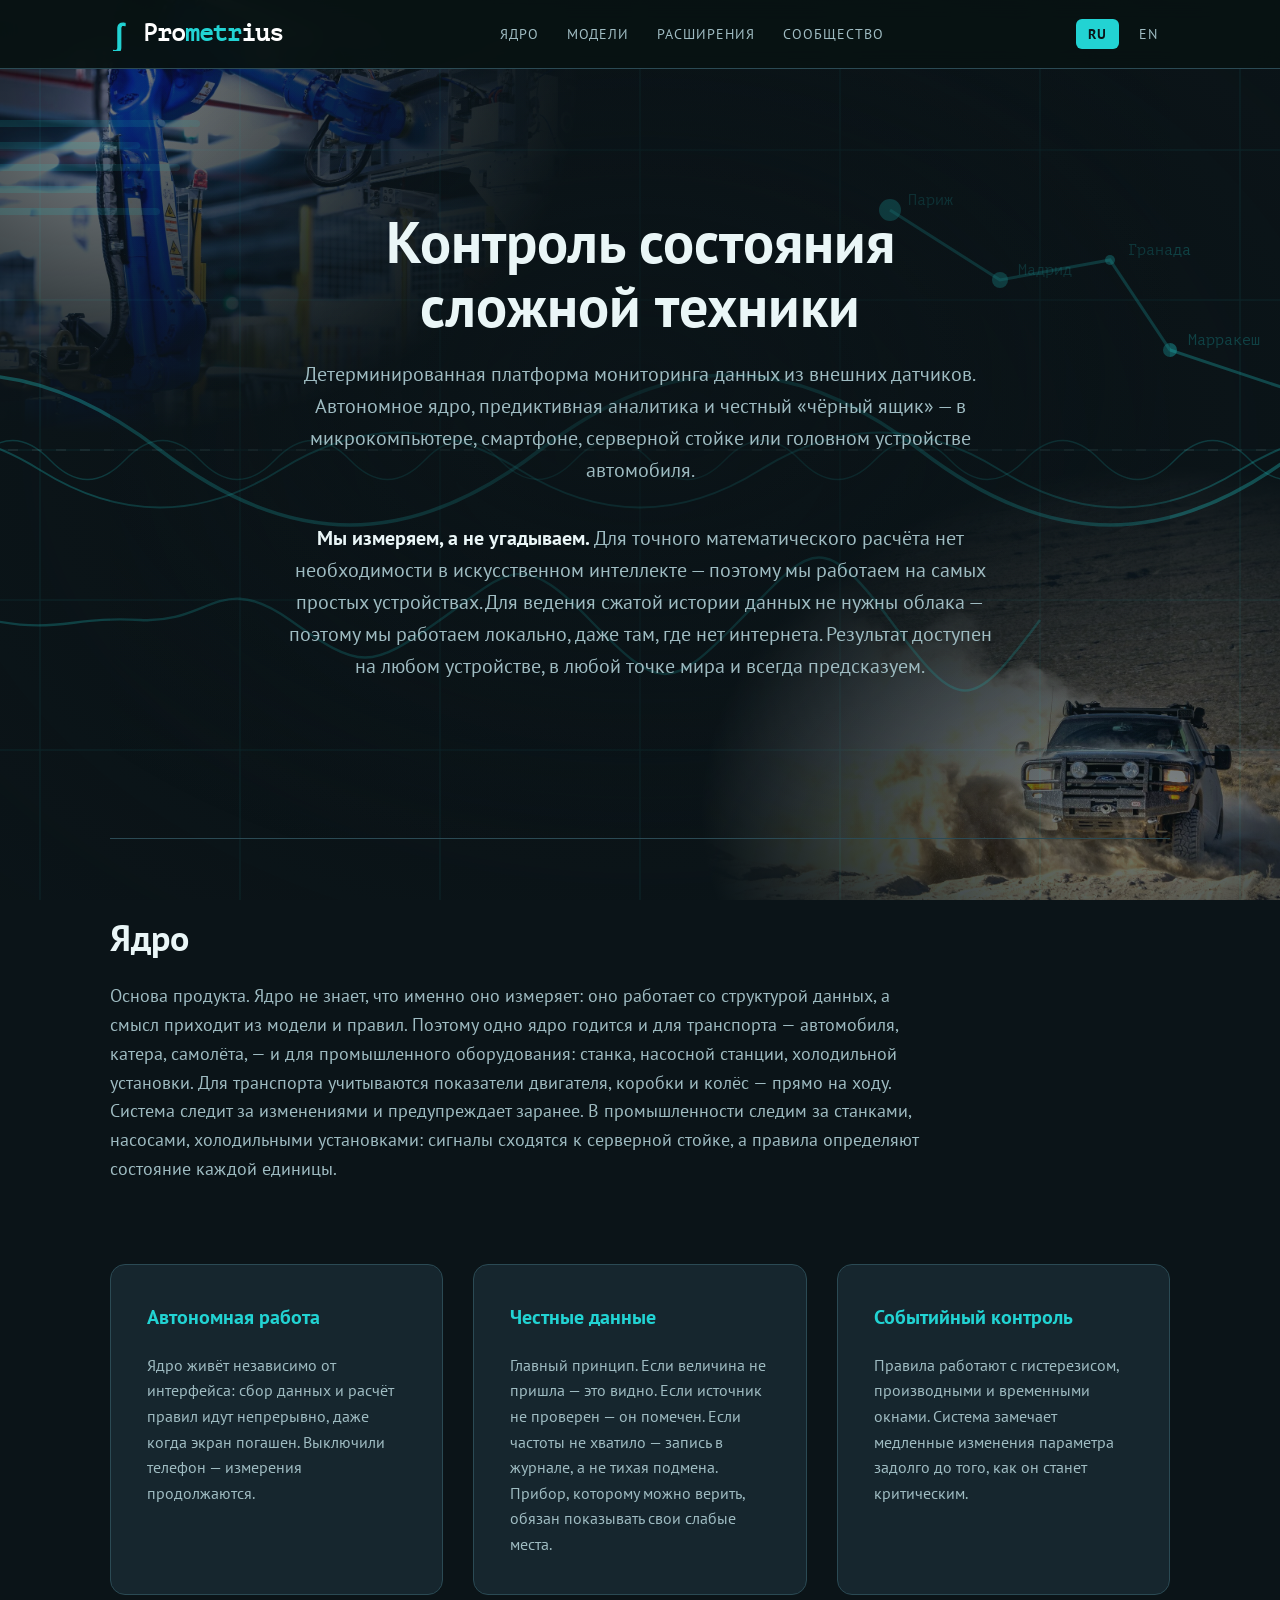
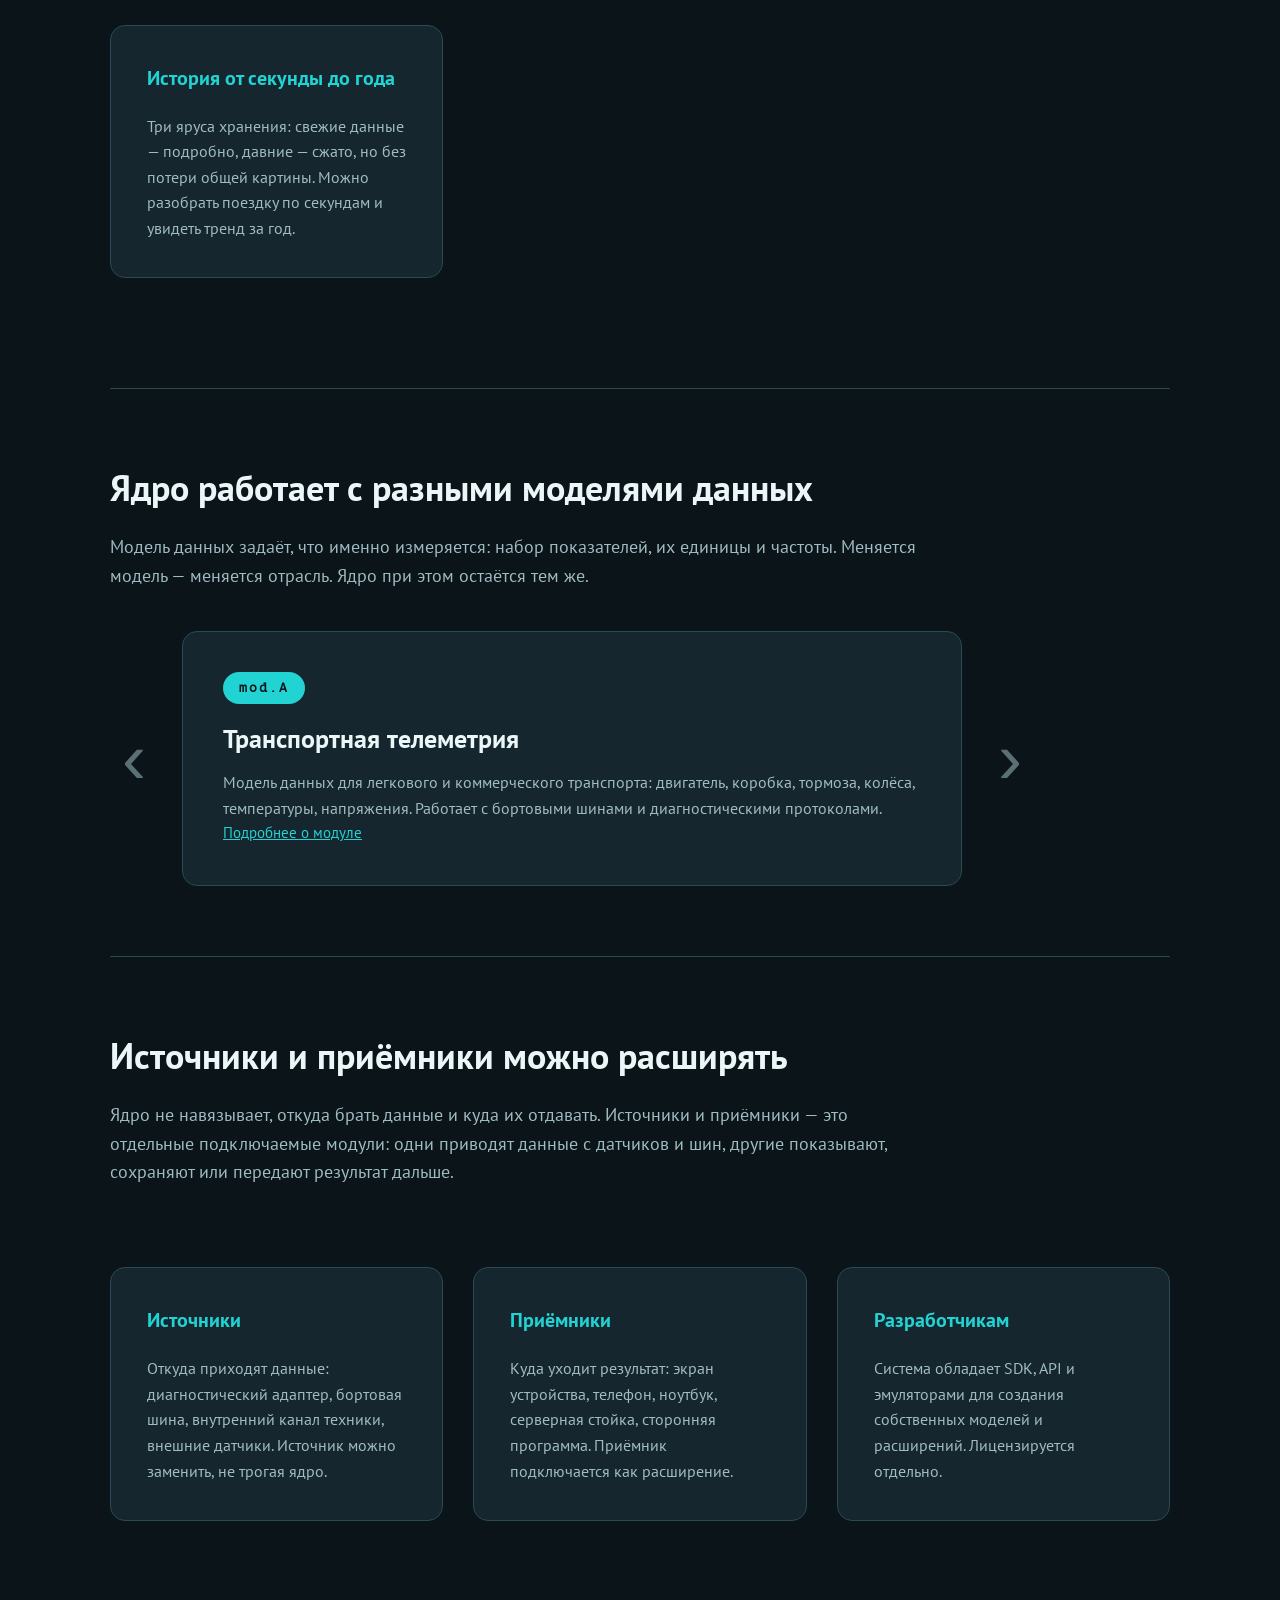
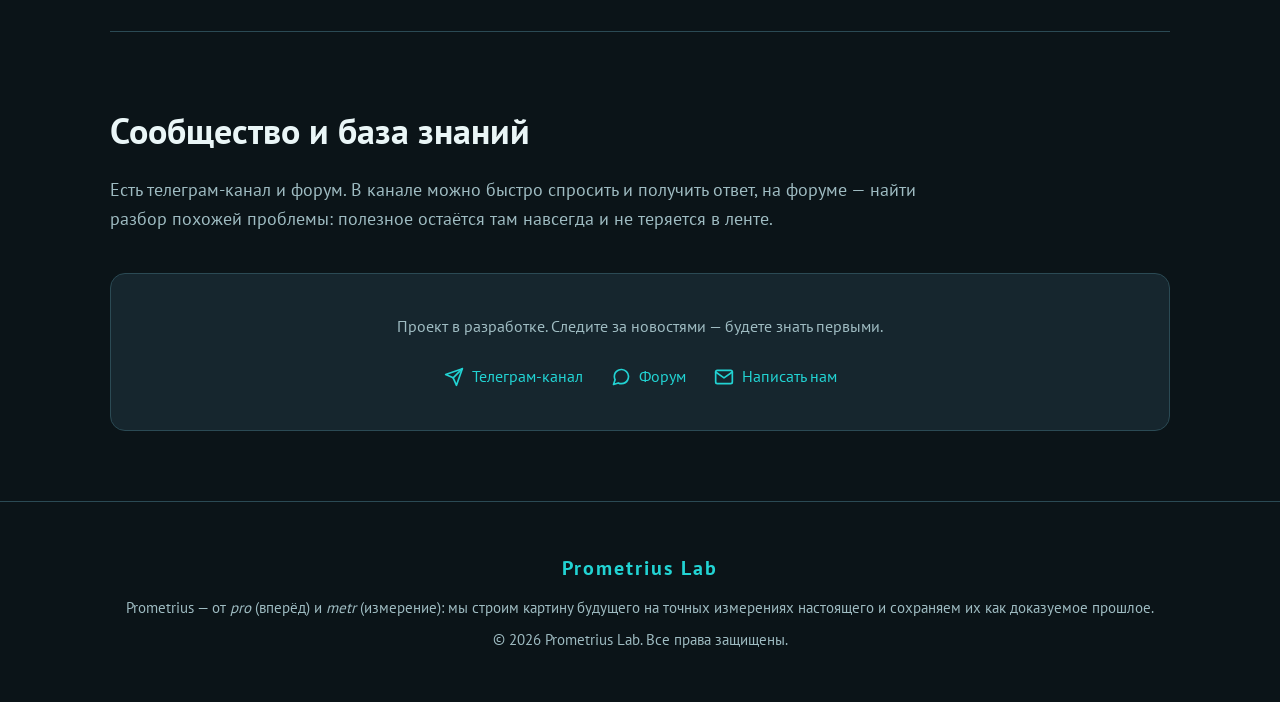
==== commit f43c958c: "Знак интеграла из макетов AI Studio Перенесены четыре варианта замка и значок приложения. Их циан #0" ====
--- a/index.html
+++ b/index.html
@@ -27,7 +27,6 @@
     <meta name="twitter:card" content="summary_large_image">
 
     <link rel="icon" href="ic_favicon.svg" type="image/svg+xml">
-    <link rel="icon" href="favicon.ico" sizes="any">
     <link rel="apple-touch-icon" href="apple-touch-icon.png">
     <link rel="stylesheet" href="styles.css">
 
@@ -117,7 +116,13 @@
 <header>
     <div class="header-container">
         <a class="logo" href="./">
-            <img class="logo-mark" src="ic_logo.svg" alt="" width="30" height="30">
+            <!-- Знак интеграла вписан прямо в страницу: так он берёт шрифт PT Mono
+                 из стилей сайта, а не зависит от того, что стоит у посетителя -->
+            <svg class="logo-mark" viewBox="0 0 30 44" width="24" height="35" aria-hidden="true">
+                <text x="0" y="37" font-size="40" font-family="'PT Mono', monospace" font-weight="400"
+                      fill="#22d3d3" stroke="#22d3d3" stroke-width="1.7" stroke-linecap="round"
+                      stroke-linejoin="round" paint-order="stroke fill">∫</text>
+            </svg>
             <span class="logo-text">Pro<span>metr</span>ius</span>
         </a>
         <nav>
--- a/styles.css
+++ b/styles.css
@@ -94,8 +94,8 @@
 }
 
 .logo-mark {
-    width: 30px;
-    height: 30px;
+    width: auto;
+    height: 34px;
     flex: none;
 }
 
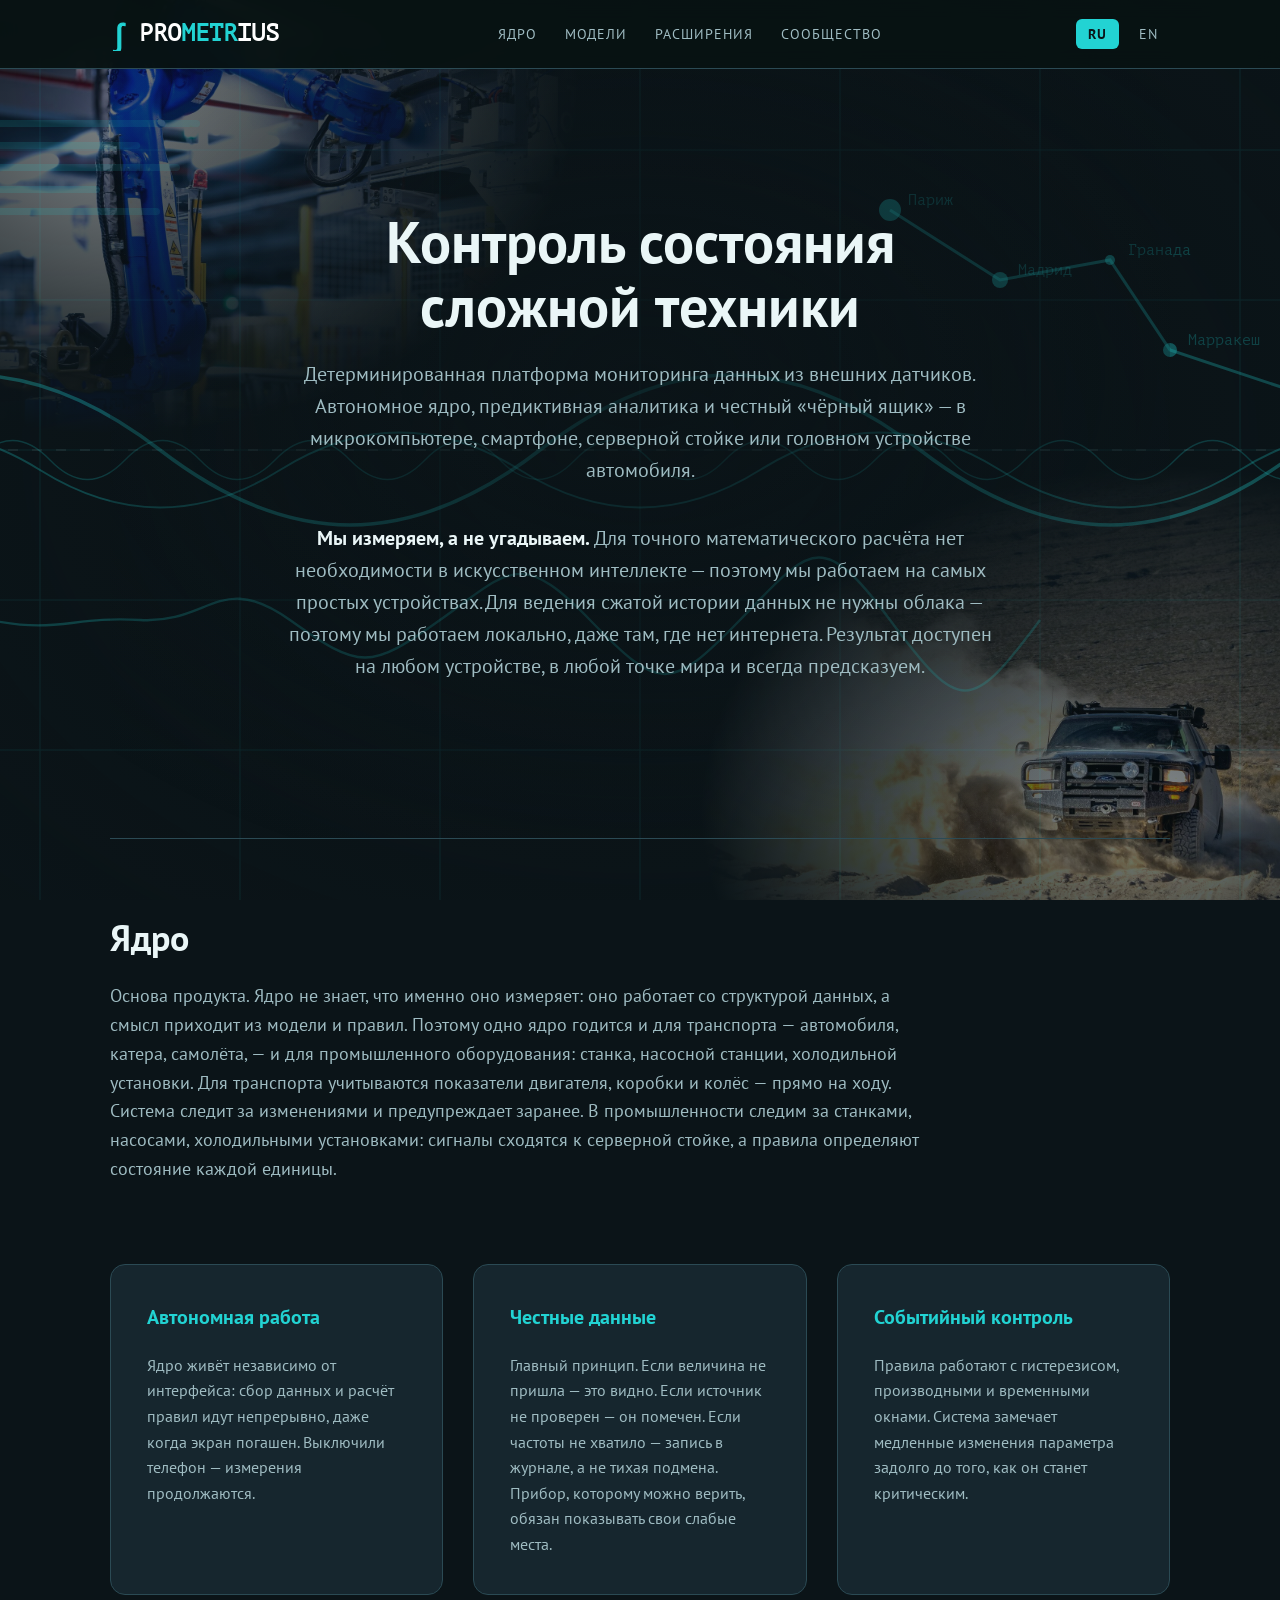
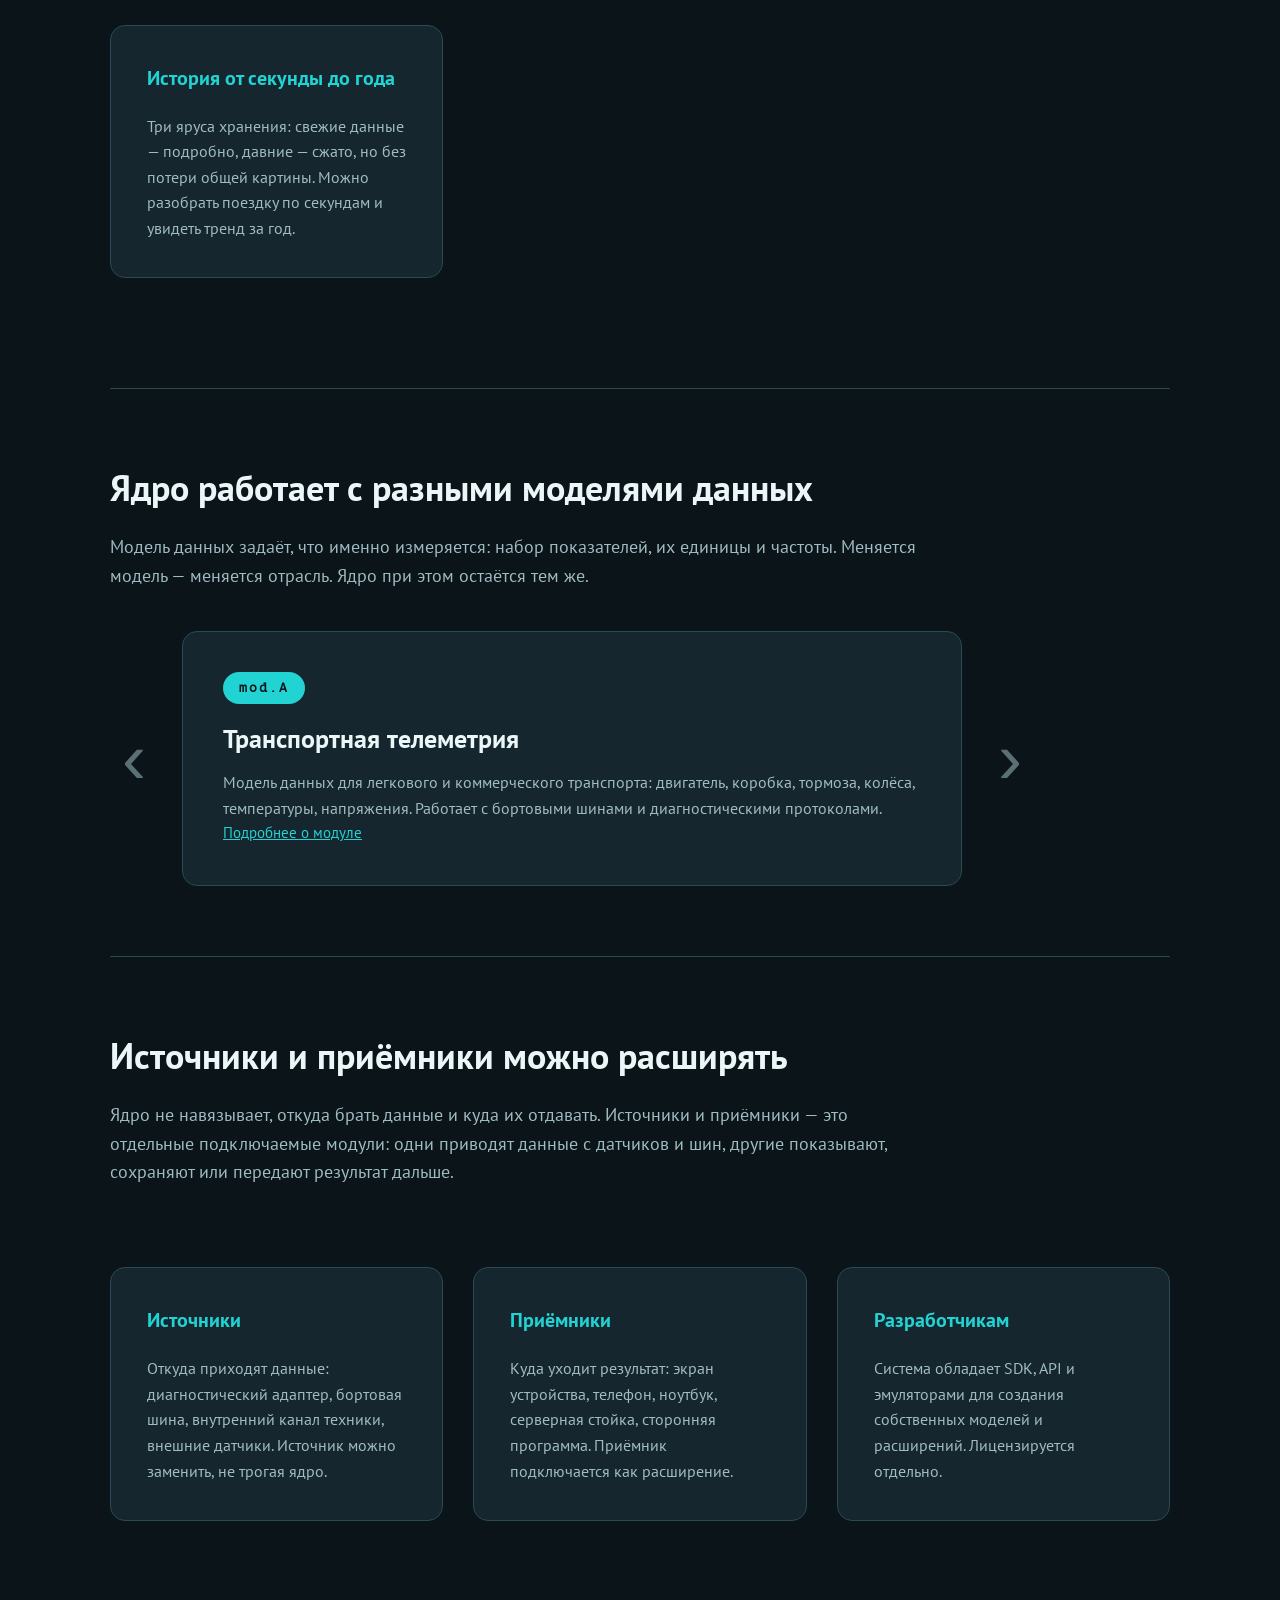
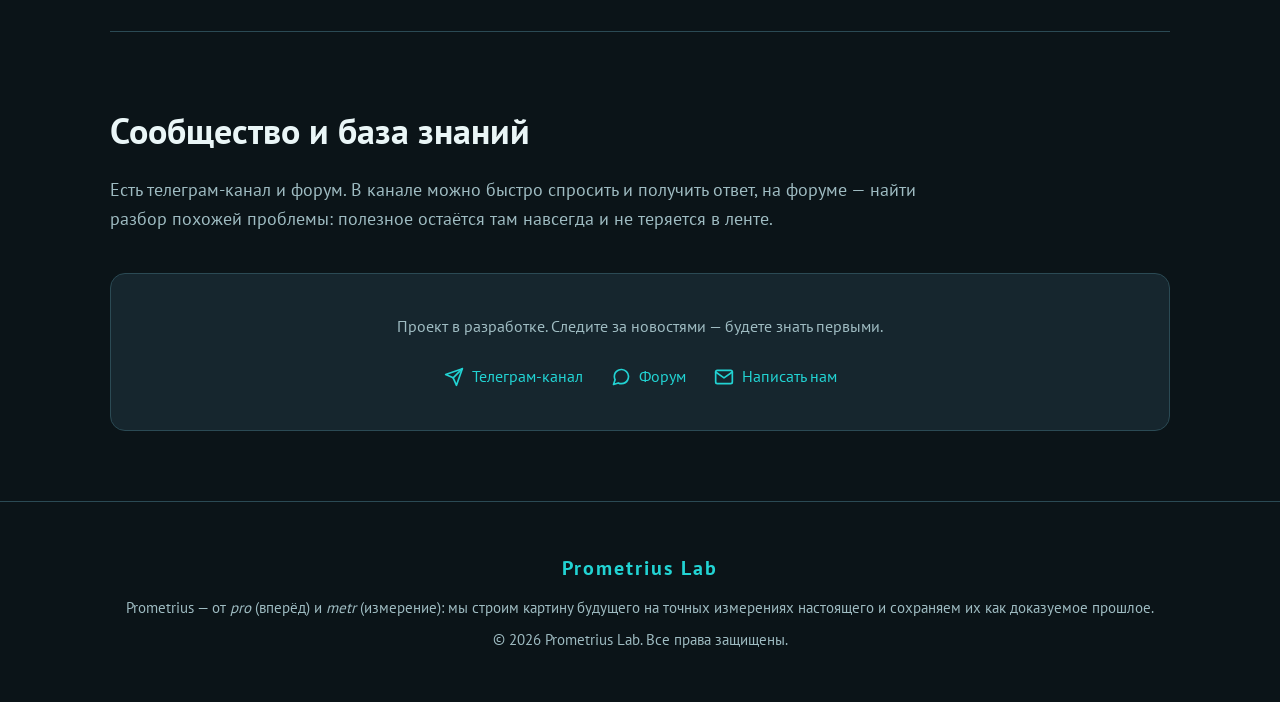
==== commit 2b09875b: "Контурные знаки пошли в дело Файлы *_cont.svg, сделанные в Inkscape, поставлены в шапку сайта и во в" ====
--- a/index.html
+++ b/index.html
@@ -123,7 +123,7 @@
                       fill="#22d3d3" stroke="#22d3d3" stroke-width="1.7" stroke-linecap="round"
                       stroke-linejoin="round" paint-order="stroke fill">∫</text>
             </svg>
-            <span class="logo-text">Pro<span>metr</span>ius</span>
+            <span class="logo-text">PRO<span>METR</span>IUS</span>
         </a>
         <nav>
             <a href="#core">Ядро</a>
--- a/styles.css
+++ b/styles.css
@@ -85,7 +85,7 @@
 .logo {
     display: inline-flex;
     align-items: center;
-    gap: 10px;
+    gap: 6px;
     font-size: 24px;
     font-weight: bold;
     letter-spacing: 2px;
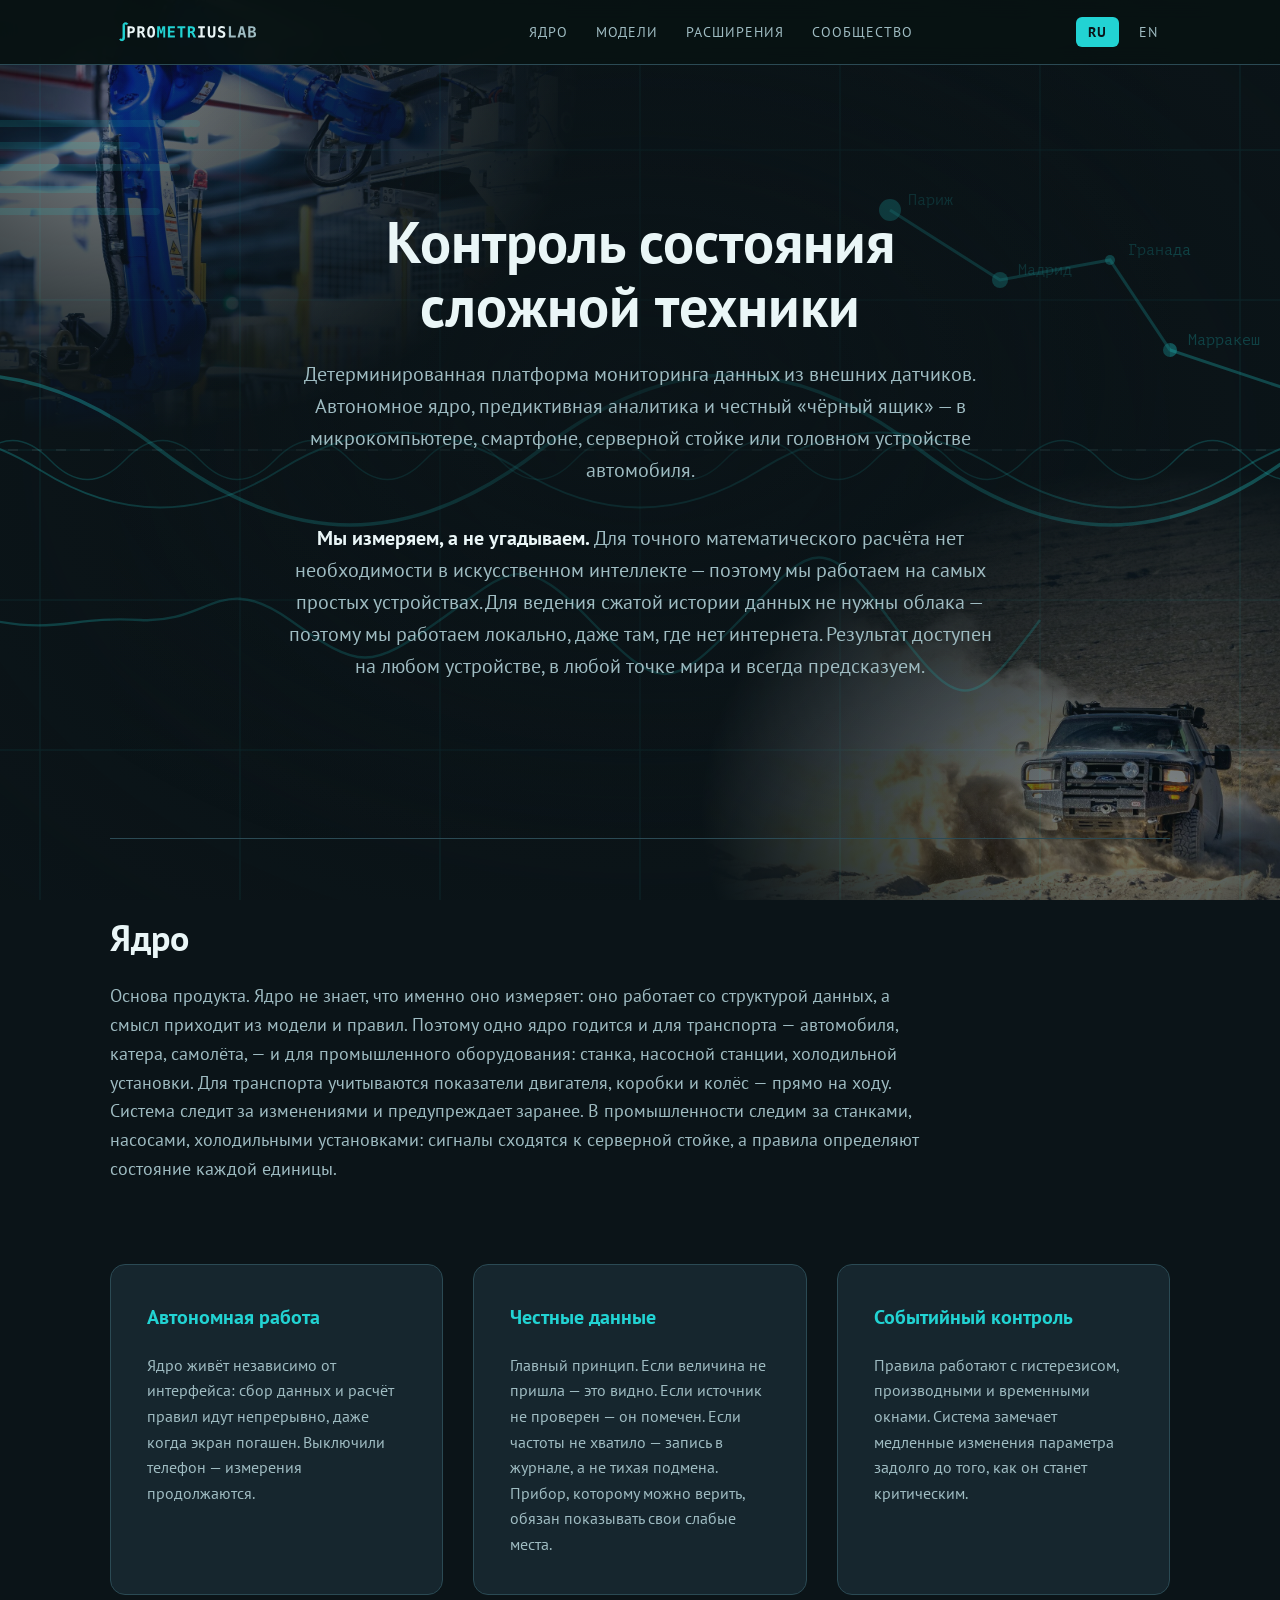
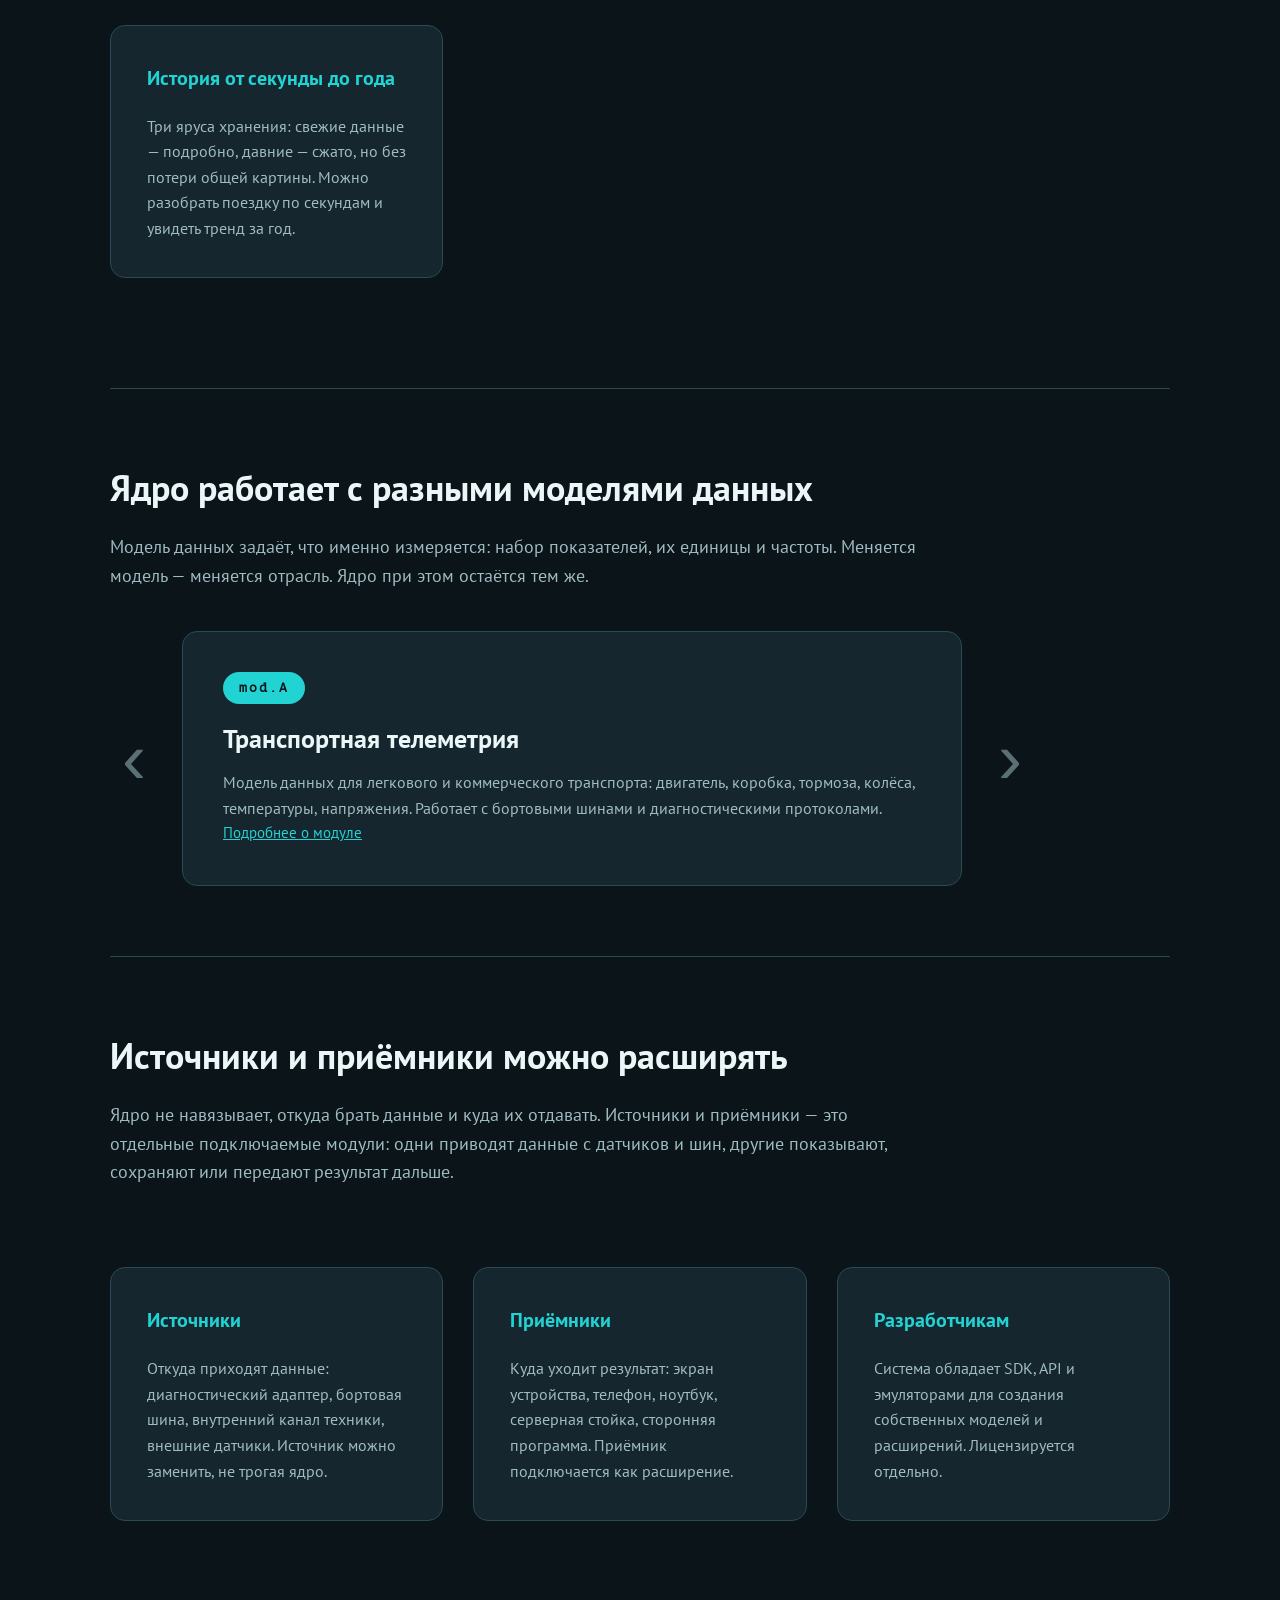
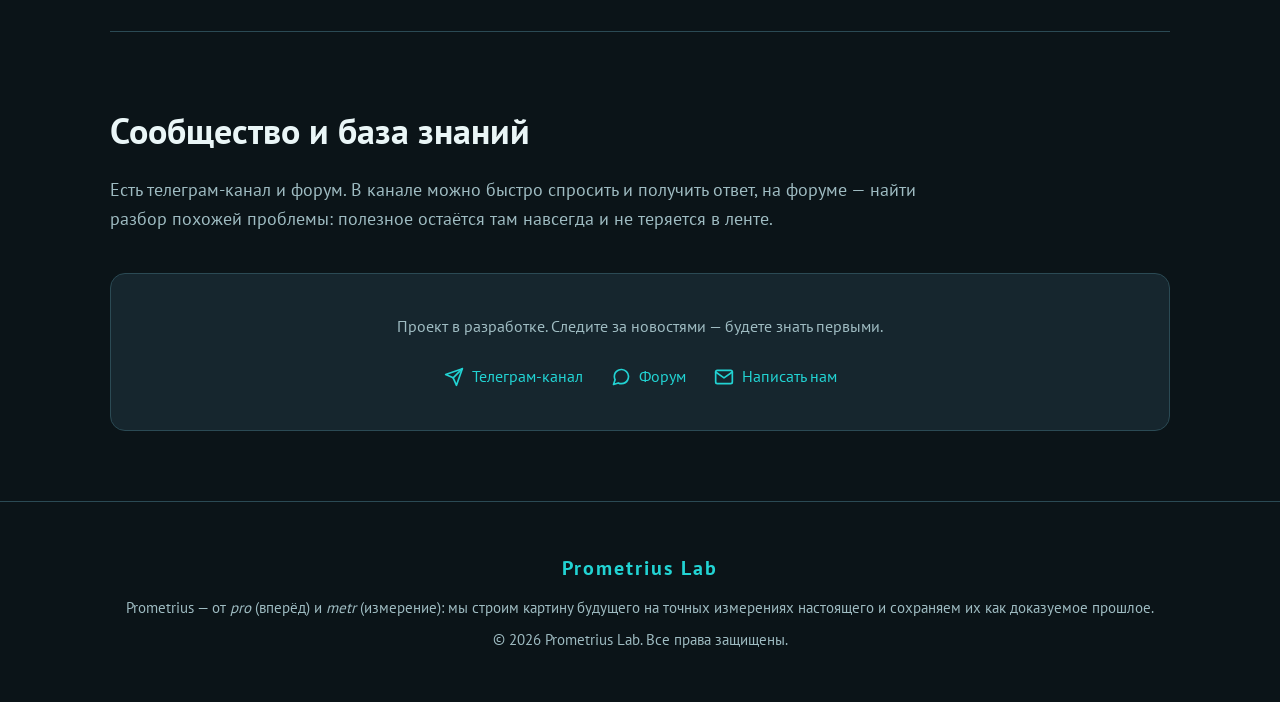
==== commit 5af71baa: "Шапка: единый однострочный контурный знак Вместо знака, вписанного в страницу, и отдельной надписи —" ====
--- a/index.html
+++ b/index.html
@@ -116,14 +116,9 @@
 <header>
     <div class="header-container">
         <a class="logo" href="./">
-            <!-- Знак интеграла вписан прямо в страницу: так он берёт шрифт PT Mono
-                 из стилей сайта, а не зависит от того, что стоит у посетителя -->
-            <svg class="logo-mark" viewBox="0 0 30 44" width="24" height="35" aria-hidden="true">
-                <text x="0" y="37" font-size="40" font-family="'PT Mono', monospace" font-weight="400"
-                      fill="#22d3d3" stroke="#22d3d3" stroke-width="1.7" stroke-linecap="round"
-                      stroke-linejoin="round" paint-order="stroke fill">∫</text>
-            </svg>
-            <span class="logo-text">PRO<span>METR</span>IUS</span>
+            <!-- Однострочный контурный знак отдельным файлом:
+                 не зависит ни от шрифтов, ни от разметки страницы -->
+            <img class="logo-mark" src="logo-inline_cont.svg" alt="Prometrius Lab">
         </a>
         <nav>
             <a href="#core">Ядро</a>
